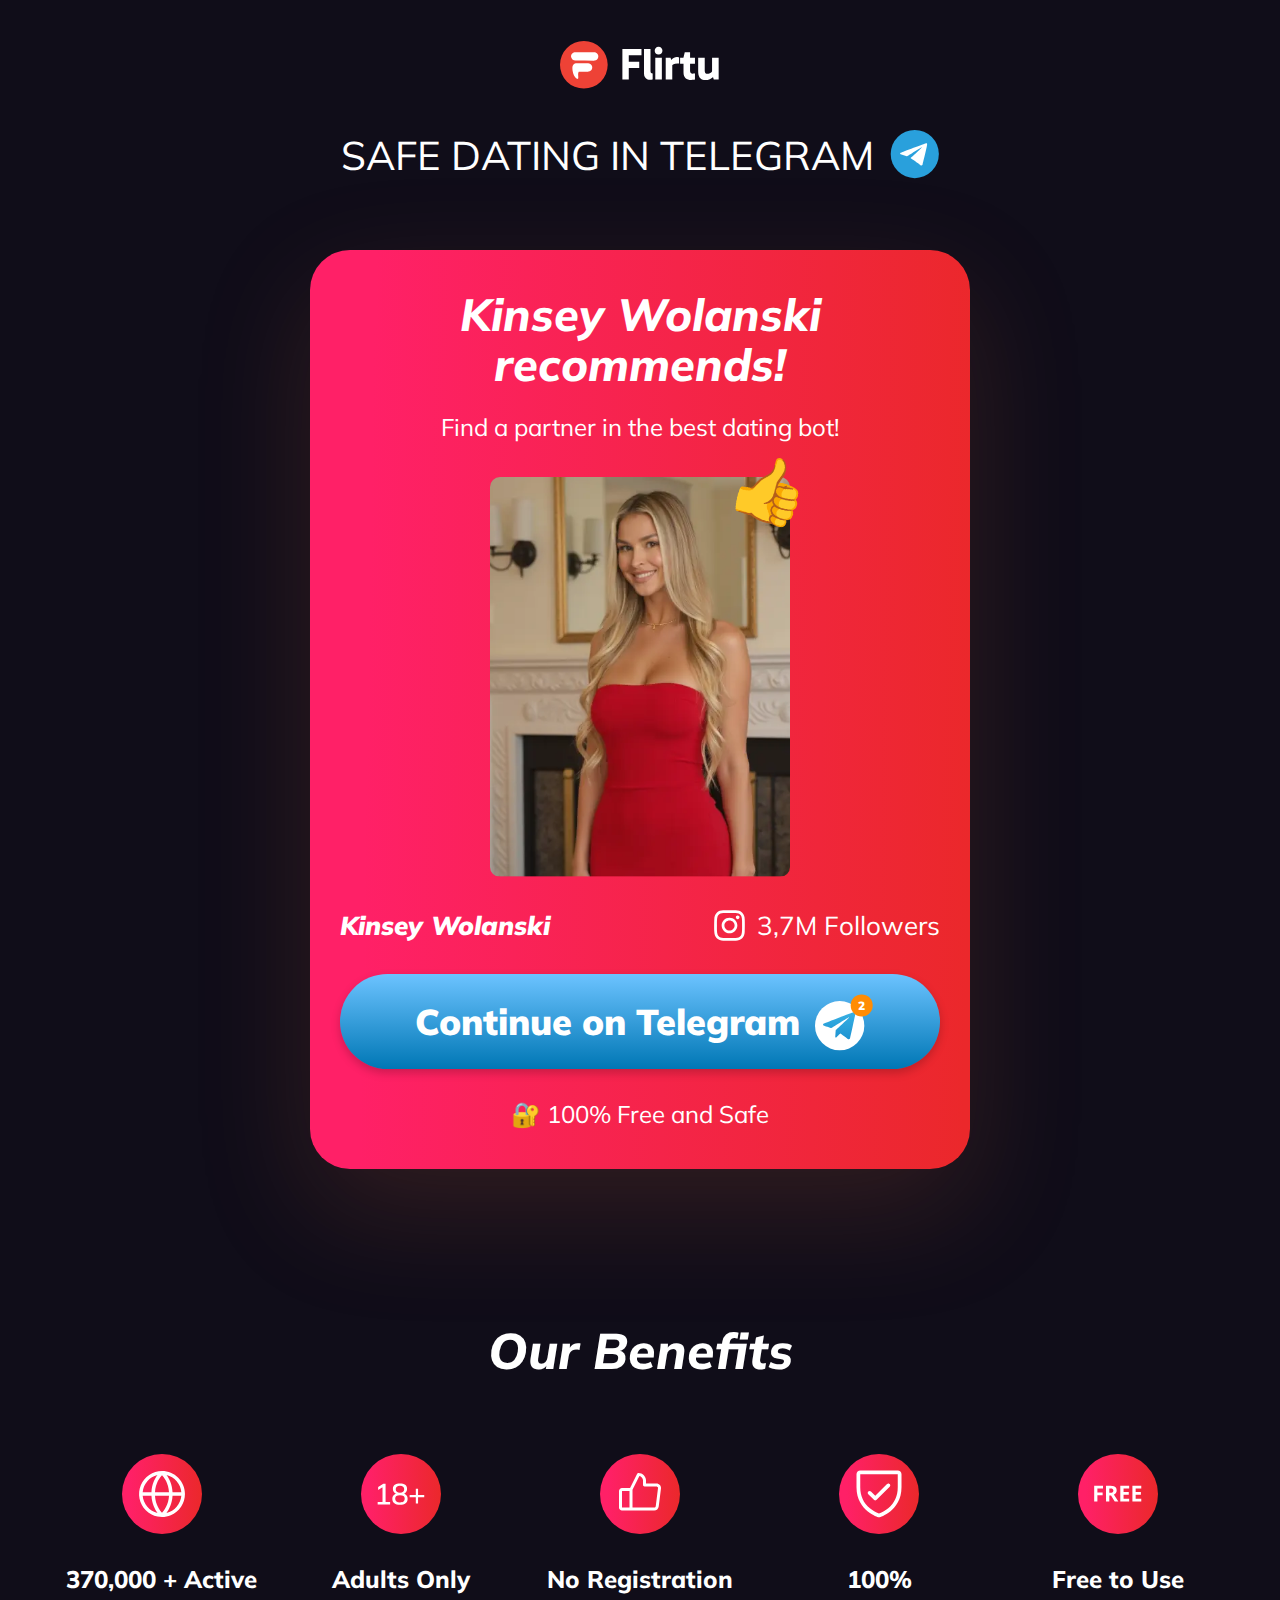
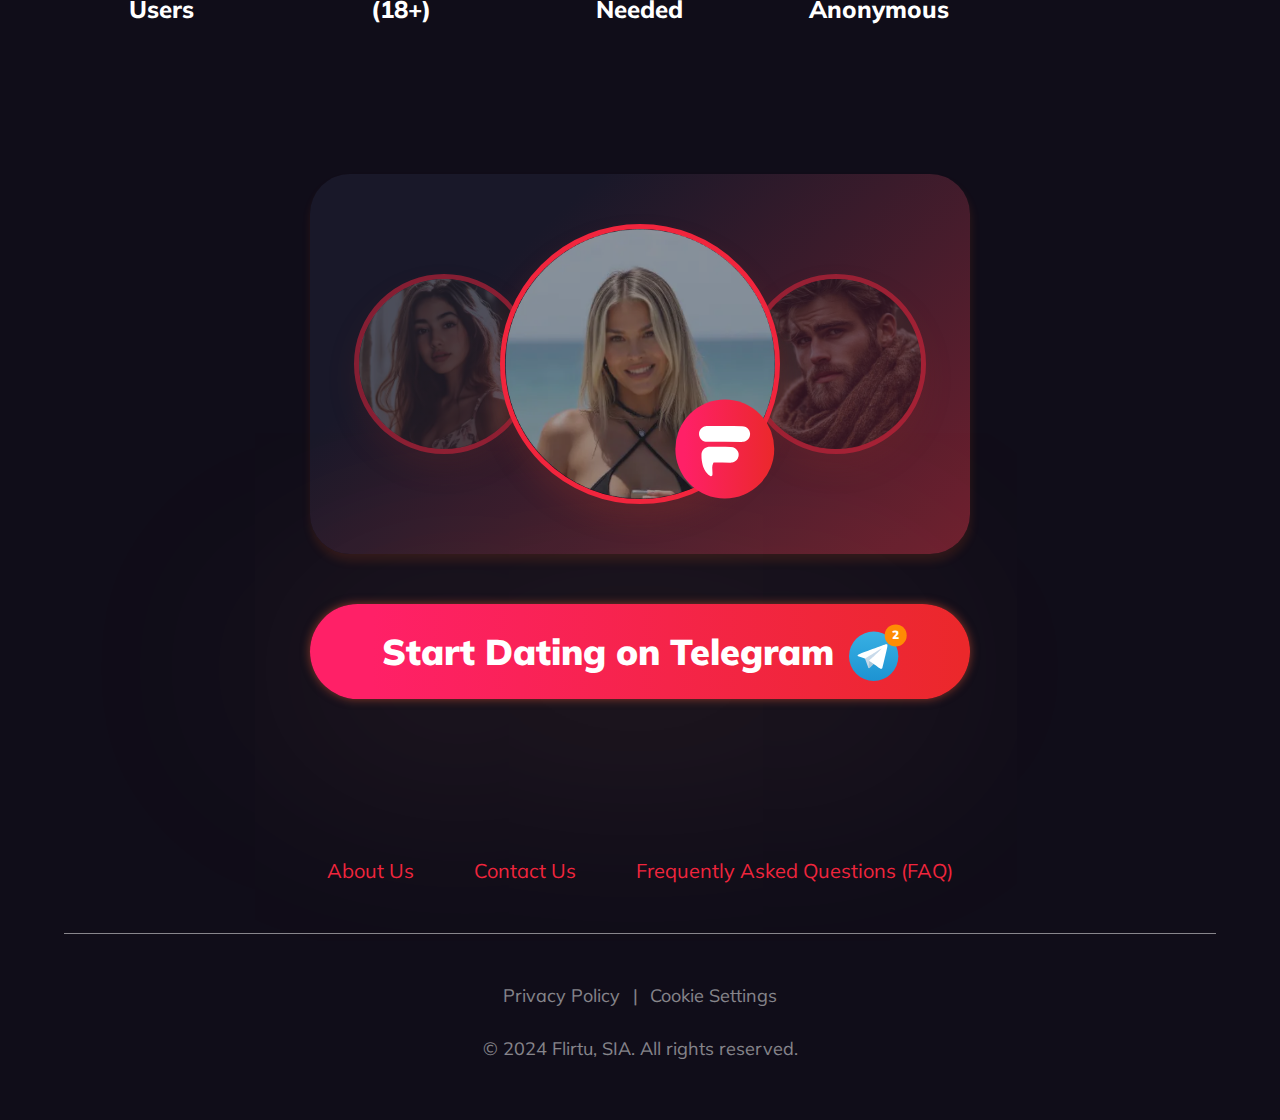
==== docs/index.html @ 3f67e15b "updates" ====
<!DOCTYPE html>
<html lang="en">
<head>
	<meta charset="utf-8">
    <meta name="viewport" content="width=device-width, initial-scale=1">
	<meta http-equiv="X-UA-Compatible" content="ie=edge">
	<title>Flirtu - Safe Dating in Telegram </title>
	<link rel="preconnect" href="https://fonts.googleapis.com">
<link rel="preconnect" href="https://fonts.gstatic.com" crossorigin>
<link href="https://fonts.googleapis.com/css2?family=Manrope:wght@200..800&family=Montserrat:ital,wght@0,100..900;1,100..900&family=Mulish:ital,wght@0,200..1000;1,200..1000&display=swap" rel="stylesheet">
	<link rel="stylesheet" href="css/style.min.css">
</head>
<body>

<!-- start header -->
<header class="header">
	<div class="container">

		<div class="logo">
			<a href="">
				<img src="img/logo.svg" alt="">
			</a>
		</div>

		<div class="header__title">
			Safe Dating in Telegram 
			<img src="img/telegram.svg" alt="telegram icon">
		</div>
	</div>
</header>
<!-- end header -->

<!-- start main screen -->
<section class="main-screen">
	<div class="container">
		<div class="main-screen__content">

			<div class="main-screen__title">
				Kinsey Wolanski recommends!
			</div>

			<div class="main-screen__sub-title">
				Find a partner in the best dating bot!
			</div>

			<div class="photo-wrapper">
				<img src="img/photo.webp" alt="">
				<div class="like">
					👍
				</div>
			</div>

			<div class="main-screen__info">

				<div class="influencer__name">
					Kinsey Wolanski
				</div>

				<div class="followers">
					<img src="img/instagram.svg" alt="">
					3,7M Followers
				</div>				
			</div>

			<a href="" class="button">
					Continue on Telegram
					<div class="button__icon">
						<img src="img/tg-white.svg" alt="telegram icon" loading="lazy">
						<div class="button__icon-num">2</div>						
					</div>				
				</a>

			<div class="main-screen__footer">
				🔐 100% Free and Safe
			</div>

		</div>
	</div>
</section>
<!-- end main screen -->

<!-- start benefits section -->
<section class="benefits section">
	<div class="container">

		<h2 class="h2">
			Our Benefits
		</h2>

		<div class="benefits__list">

			<div class="benefits__item">
				<div class="benefits__icon-wrapper">
					<img src="img/icon1.svg" alt="icon" loading="lazy">
				</div>
				<div class="benefits__title">
					370,000 + Active Users
				</div>
			</div>

			<div class="benefits__item">
				<div class="benefits__icon-wrapper">
					<img src="img/icon2.svg" alt="icon" loading="lazy">
				</div>
				<div class="benefits__title">
					Adults Only (18+)
				</div>
			</div>

			<div class="benefits__item">
				<div class="benefits__icon-wrapper">
					<img src="img/icon3.svg" alt="icon" loading="lazy">
				</div>
				<div class="benefits__title">
					No Registration Needed
				</div>
			</div>

			<div class="benefits__item">
				<div class="benefits__icon-wrapper">
					<img src="img/icon4.svg" alt="icon" loading="lazy">
				</div>
				<div class="benefits__title">
					100% Anonymous
				</div>
			</div>

			<div class="benefits__item">
				<div class="benefits__icon-wrapper">
					<img src="img/icon5.svg" alt="icon" loading="lazy">
				</div>
				<div class="benefits__title">
					Free to Use
				</div>
			</div>
		</div>
	</div>
</section>
<!-- end benefits section -->

<!-- start cta section -->
<section class="cta">
	<div class="container">

		<div class="cta__item">

			<div class="cta__photo-wrapper">
				<img src="img/photo1.webp" alt="" class="cta__photo">
			</div>

			<div class="cta__photo-wrapper cta__photo-wrapper--center">
				<img src="img/photo2.webp" alt="" class="cta__photo">
				<img src="img/logo-label.svg" alt="" class="logo-label">
			</div>

			<div class="cta__photo-wrapper">
				<img src="img/photo3.webp" alt="" class="cta__photo">
			</div>

		</div>

		<a href="" class="button button--secondary">
			Start Dating on Telegram  
			<div class="button__icon">
				<img src="img/tg.svg" alt="telegram icon" loading="lazy">
				<div class="button__icon-num">2</div>						
			</div>				
		</a>

	</div>
</section>
<!-- end cta section -->

<!-- start footer -->
<footer class="footer">
	<div class="container">

		<div class="footer__menu">
			
			<a href="" class="footer__link">
				About Us
			</a>

			<a href="" class="footer__link">
				Contact Us
			</a>

			<a href="" class="footer__link">
				Frequently Asked Questions (FAQ)
			</a>

		</div>

		<div class="footer__bottom">
			<a href="" class="footer__bottom-link">Privacy Policy</a>
			<span>|</span>
			  <a href="" class="footer__bottom-link">Cookie Settings</a>
		</div>

		<div class="footer__copy">
			© 2024 Flirtu, SIA. All rights reserved.
		</div>

	</div>
</footer>
<!-- end footer -->

<!-- start fixe button -->
<div class="fixed-button-wrapper">
	<div class="container">
		<a href="" class="button">
			<div>Prova Ora</div>
			
			<div class="button__icon">
				<img src="img/tg-white.svg" alt="telegram icon" loading="lazy">
				<div class="button__icon-num">2</div>						
			</div>				
		</a>
	</div>
</div>
<!-- end fixe button -->

	<script src="js/main.js"></script>
</body>
</html>
---- docs/css/style.min.css ----
body{font-size:4.8vw;background:#100d19;padding:0;margin:0;font-family:"Mulish",sans-serif;color:#fff;font-weight:400}.container{width:90vw;margin-left:auto;margin-right:auto}.section{padding-top:8.533vw;padding-bottom:8.533vw}.h2{font-size:10.667vw;font-weight:800;font-style:italic}.button{background:#fff;display:-webkit-box;display:-ms-flexbox;display:flex;-webkit-box-align:center;-ms-flex-align:center;align-items:center;-webkit-box-pack:center;-ms-flex-pack:center;justify-content:center;width:100%;height:13.673vw;margin-left:auto;margin-right:auto;border-radius:20vw;text-decoration:none;font-weight:900;font-size:4.8vw;background:-webkit-gradient(linear, left top, left bottom, from(#6CC3FF), to(#0077B5));background:-o-linear-gradient(top, #6CC3FF, #0077B5);background:linear-gradient(to bottom, #6CC3FF, #0077B5);-webkit-box-shadow:0 4px 10px rgba(0,0,0,.2);box-shadow:0 4px 10px rgba(0,0,0,.2);color:#fff}.button__icon{margin-left:2vw;position:relative;top:.7vw}.button__icon img{width:8.043vw;height:8.043vw}.button__icon-num{position:absolute;top:0;right:0;background:#ff8c04;color:#fff;font-size:2.493vw;width:4.021vw;height:4.021vw;border-radius:50%;display:-webkit-box;display:-ms-flexbox;display:flex;-webkit-box-pack:center;-ms-flex-pack:center;justify-content:center;-webkit-box-align:center;-ms-flex-align:center;align-items:center;-webkit-transform:translateX(35%) translateY(-30%);-ms-transform:translateX(35%) translateY(-30%);transform:translateX(35%) translateY(-30%)}.button--secondary{background:-o-linear-gradient(358.9deg, #FF2067 9.72%, #EB282B 99.05%);background:linear-gradient(91.1deg, #FF2067 9.72%, #EB282B 99.05%);-webkit-box-shadow:-2.667vw 1.333vw 27.467vw rgba(255,170,130,.18),0px 0px 10px rgba(223,83,51,.57);box-shadow:-2.667vw 1.333vw 27.467vw rgba(255,170,130,.18),0px 0px 10px rgba(223,83,51,.57)}.logo{display:-webkit-box;display:-ms-flexbox;display:flex;margin-left:auto;margin-right:auto;-webkit-box-pack:center;-ms-flex-pack:center;justify-content:center;padding-top:8vw;padding-bottom:8vw}.logo a{height:8vw;display:block}.logo img{width:100%;height:100%;display:block}.header__title{display:-webkit-box;display:-ms-flexbox;display:flex;-webkit-box-pack:center;-ms-flex-pack:center;justify-content:center;-webkit-box-align:center;-ms-flex-align:center;align-items:center;font-size:4.533vw;text-transform:uppercase}.header__title img{width:5.907vw;height:5.907vw;display:block;margin-left:1.787vw}.main-screen__content{background:-o-linear-gradient(358.9deg, #FF2067 9.72%, #EB282B 99.05%);background:linear-gradient(91.1deg, #FF2067 9.72%, #EB282B 99.05%);-webkit-box-shadow:0px 3.2vw 9.067vw rgba(191,93,66,.19);box-shadow:0px 3.2vw 9.067vw rgba(191,93,66,.19);border-radius:5.867vw;margin-top:7.2vw;padding:7.2vw 4.5vw;text-align:center}.main-screen__title{font-size:8.533vw;font-weight:800;font-style:italic;line-height:1.1;margin-bottom:4.267vw}.photo-wrapper{width:100%;height:90vw;margin-left:auto;margin-right:auto;margin-top:4.8vw}.photo-wrapper img{width:100%;height:100%;-o-object-fit:cover;object-fit:cover;-o-object-position:center;object-position:center;border-radius:2.667vw}.main-screen__info{display:-webkit-box;display:-ms-flexbox;display:flex;-webkit-box-pack:justify;-ms-flex-pack:justify;justify-content:space-between;-webkit-box-align:center;-ms-flex-align:center;align-items:center;padding-top:4.267vw;padding-bottom:4.8vw}.followers{display:-webkit-box;display:-ms-flexbox;display:flex;-webkit-box-align:center;-ms-flex-align:center;align-items:center;font-size:4vw}.followers img{display:block;margin-right:4px;width:3.733vw}.influencer__name{font-size:4.8vw;font-weight:900;font-style:italic}.main-screen__footer{text-align:center;font-size:4.267vw;padding-top:5.6vw}.photo-wrapper{position:relative}.photo-wrapper .like{position:absolute;top:-8vw;right:-5vw;font-size:16.267vw;-webkit-transform:rotate(15deg);-ms-transform:rotate(15deg);transform:rotate(15deg)}.main-screen--2 .main-screen__wrapper{margin-top:-30vw}.main-screen--2 .main-screen__content{padding-top:0;margin-top:35vw;background:-o-linear-gradient(358.9deg, #FF2045 9.72%, #EB5228 99.05%);background:linear-gradient(91.1deg, #FF2045 9.72%, #EB5228 99.05%);-webkit-box-shadow:0px 12px 34.2px rgba(191,93,66,.19);box-shadow:0px 12px 34.2px rgba(191,93,66,.19)}.main-screen--2 .main-screen__info{-webkit-box-orient:vertical;-webkit-box-direction:normal;-ms-flex-direction:column;flex-direction:column}.main-screen--2 .influencer__name{font-size:5.128vw}.main-screen--2 .followers{font-size:4.635vw;margin-top:1.333vw}.main-screen--2 .followers img{width:4.944vw}.main-screen--2 .main-screen__info{padding-top:0}.main-screen--2 .main-screen__sub-title{margin-bottom:5.333vw}.main-screen--2 .photo-wrapper{margin-top:-3vw}.photo-wrapper--2{width:60.8vw;height:60.8vw;padding:1.707vw;background:-webkit-gradient(linear, left top, right top, from(#FF2045), to(#EB5228));background:-o-linear-gradient(left, #FF2045, #EB5228);background:linear-gradient(90deg, #FF2045, #EB5228);border-radius:50%;-webkit-transform:translateY(-50%);-ms-transform:translateY(-50%);transform:translateY(-50%)}.photo-wrapper--2 img{border-radius:50%}.main-scree--2 .main-screen__content{padding-top:0}.main-screen__header{width:73.867vw;height:31.467vw;margin-left:auto;margin-right:auto;margin-top:8.533vw;position:relative}.emojy{font-size:23.2vw;-webkit-transform:rotate(18deg) translateX(-50%);-ms-transform:rotate(18deg) translateX(-50%);transform:rotate(18deg) translateX(-50%);position:absolute;top:0;left:50%}.main-screen__bable{font-size:4.68vw;position:absolute;width:41.333vw;height:12vw;z-index:11;text-align:center;padding-top:1.2vw}.main-screen__bable--1{left:0;top:5vw;background:url("../img/bable.svg");background-size:100%;background-position:top center;background-repeat:no-repeat;-webkit-transform:rotate(-10deg);-ms-transform:rotate(-10deg);transform:rotate(-10deg)}.main-screen__bable--2{width:44.267vw;top:17.8vw;right:0;background:url("../img/bable2.svg");background-size:100%;background-position:top center;background-repeat:no-repeat;-webkit-transform:rotate(7deg);-ms-transform:rotate(7deg);transform:rotate(7deg)}.benefits{text-align:center;padding-bottom:16vw}.benefits__icon-wrapper{width:16vw;height:16vw;border-radius:50%;background:-o-linear-gradient(358.9deg, #FF2067 9.72%, #EB282B 99.05%);background:linear-gradient(91.1deg, #FF2067 9.72%, #EB282B 99.05%);display:-webkit-box;display:-ms-flexbox;display:flex;-webkit-box-pack:center;-ms-flex-pack:center;justify-content:center;-webkit-box-align:center;-ms-flex-align:center;align-items:center;margin-left:auto;margin-right:auto;margin-bottom:4.267vw}.benefits__icon-wrapper img{width:60%;max-width:60%;max-height:60%}.benefits__item{margin-top:8vw}.benefits__title{font-size:5.867vw;font-weight:800}.cta{padding-bottom:8.533vw}.cta__item{background:-o-linear-gradient(312.45deg, #191829 27.03%, #892230 121.72%);background:linear-gradient(137.55deg, #191829 27.03%, #892230 121.72%);-webkit-box-shadow:1px 7px 9.5px rgba(248,95,21,.13);box-shadow:1px 7px 9.5px rgba(248,95,21,.13);border-radius:5.333vw;padding:8vw 4.8vw}.cta__photo-wrapper{width:23.2vw;height:23.2vw;min-width:23.2vw;background:#100d19;border-radius:50%;display:-webkit-box;display:-ms-flexbox;display:flex;-webkit-box-pack:center;-ms-flex-pack:center;justify-content:center;-webkit-box-align:center;-ms-flex-align:center;align-items:center;border:.584vw solid #f1253d;opacity:.5;position:relative;-webkit-box-shadow:0px 15.0056px 25.5729px rgba(171,58,39,.21);box-shadow:0px 15.0056px 25.5729px rgba(171,58,39,.21)}.cta__photo-wrapper .cta__photo{width:100%;height:100%}.cta__photo-wrapper--center{width:42.4vw;height:42.4vw;min-width:42.4vw;position:relative;z-index:99;opacity:1}.cta__photo-wrapper:first-child{position:relative;left:2.667vw}.cta__photo-wrapper:last-child{position:relative;right:2.667vw}.cta__item{display:-webkit-box;display:-ms-flexbox;display:flex;-webkit-box-align:center;-ms-flex-align:center;align-items:center;-webkit-box-pack:center;-ms-flex-pack:center;justify-content:center;display:flex;justify-content:center;align-items:center;margin-bottom:6.4vw}.logo-label{width:16.533vw;height:16.533vw;position:absolute;bottom:0;right:0}.footer{padding-top:17.067vw}.footer__link{display:block;color:#f1253d;text-decoration:none;text-align:center;padding-bottom:4.267vw}.footer__bottom{display:-webkit-box;display:-ms-flexbox;display:flex;-webkit-box-align:center;-ms-flex-align:center;align-items:center;-webkit-box-pack:center;-ms-flex-pack:center;justify-content:center;border-top:1px solid rgba(255,255,255,.5);padding-top:7.2vw;margin-top:7.2vw;font-size:4.267vw}.footer__bottom span{padding-left:1vw;padding-right:1vw;display:block;color:rgba(255,255,255,.5)}.footer__bottom-link{color:rgba(255,255,255,.5);text-decoration:none}.footer__bottom-link:hover{color:#fff}.footer__link:last-child{padding-bottom:0}.footer__copy{text-align:center;font-size:4.267vw;color:rgba(255,255,255,.5);padding-top:4.267vw;padding-bottom:20vw}.fixed-button-wrapper{position:fixed;bottom:0;left:0;width:100%;padding-bottom:2vw;z-index:999}.fixed-button-wrapper .button{width:100%}.text-section{padding-top:16vw;text-align:center}.p3{font-size:5.867vw;font-weight:800;margin-bottom:6.4vw}.cta__photos-wrapper{width:77.067vw;height:74.133vw;position:relative}.cta__photo{border-radius:2.933vw;position:absolute;opacity:.6;width:31.733vw;height:28.533vw;-o-object-fit:cover;object-fit:cover;-o-object-position:center;object-position:center}.cta__photo--1{width:44.8vw;height:40vw;-o-object-fit:cover;object-fit:cover;-o-object-position:center;object-position:center;top:50%;left:50%;-webkit-transform:translateX(-50%) translateY(-50%);-ms-transform:translateX(-50%) translateY(-50%);transform:translateX(-50%) translateY(-50%);z-index:11;opacity:1}.cta__photo--2{top:0;left:11.467vw}.cta__photo--3{top:11.2vw;right:4vw}.cta__photo--4{left:0;top:22.667vw}.cta__photo--5{left:17.333vw;bottom:0}.cta__photo--6{right:0;bottom:6.933vw}.cta__text-bable{width:32.533vw;height:14vw;background:url("../img/bable3.svg");background-size:100%;background-repeat:no-repeat;text-align:center;position:absolute;z-index:999;font-size:5.333vw;padding-top:1.8vw;left:26.667vw;-webkit-transform:rotate(7deg);-ms-transform:rotate(7deg);transform:rotate(7deg);top:4vw}.get-vip .header{background:-o-linear-gradient(358.9deg, #FF2067 9.72%, #EB282B 99.05%);background:linear-gradient(91.1deg, #FF2067 9.72%, #EB282B 99.05%);padding-top:20px;padding-bottom:29px;margin-bottom:29px;text-align:center}.get-vip .header img{display:block;margin-left:auto;margin-right:auto}.get-vip .logo{display:block;margin-left:auto;margin-right:auto;text-decoration:none;width:100%;font-style:italic;padding-top:0}.get-vip .logo img{width:36px}.get-vip .logo a{text-decoration:none}.get-vip h1{font-size:32px;color:#fff;text-decoration:none;margin-top:0;margin-bottom:0}.premium-wrapper h2{text-align:center;margin-top:0;margin-bottom:0;font-size:30px;font-weight:800;font-style:italic;line-height:1;margin-bottom:20px}.sub-title{text-align:center;font-size:18px;font-weight:600;margin-bottom:30px}.list-title{font-size:18px;font-weight:800;margin-bottom:16px}.premium__list{margin-left:0;padding-left:0;list-style:none;padding-bottom:14px}.premium__list li{font-size:18px;font-weight:600;padding-left:25px;padding-top:8px;padding-bottom:8px;position:relative}.premium__list li:before{content:"";position:absolute;top:12px;left:0;width:16px;height:16px;background-color:#f1253d;background-image:url("../img/tick.svg");background-repeat:no-repeat;background-position:center;border-radius:50%}.next-button-wrapper{position:fixed;bottom:32px;left:0;width:100%;z-index:99}.next-button-wrapper .button{width:91.467vw;border-radius:12px;background:-o-linear-gradient(358.9deg, #FF2045 9.72%, #EB5228 99.05%);background:linear-gradient(91.1deg, #FF2045 9.72%, #EB5228 99.05%);color:#fff;font-size:18px;height:46px}.next-button-wrapper .button a{color:#fff;text-decoration:none}.title-text{font-size:30px;line-height:1;font-weight:800;font-style:italic;margin-bottom:20px;display:block}.users-section{padding-bottom:100px}.users-wrapper{width:100%;background:-o-linear-gradient(312.45deg, #191829 27.03%, #892230 121.72%);background:linear-gradient(137.55deg, #191829 27.03%, #892230 121.72%);-webkit-box-shadow:1px 7px 9.5px rgba(248,95,21,.13);box-shadow:1px 7px 9.5px rgba(248,95,21,.13);border-radius:10px;padding:20px 16px;-webkit-box-sizing:border-box;box-sizing:border-box}.users__title{font-size:18px;font-weight:800;margin-bottom:13px}.users__list-wrapper{display:-webkit-box;display:-ms-flexbox;display:flex;-webkit-box-align:center;-ms-flex-align:center;align-items:center}.users__num{font-size:18px;margin-left:9px}.user-photo{width:62px;height:62px;border-radius:50%}.user-photo img{width:100%}.user-photo:first-child{margin-left:0;z-index:6}.user-photo:nth-child(2){z-index:5}.user-photo:nth-child(3){z-index:4}.user-photo:nth-child(4){z-index:3}.user-photo:nth-child(5){z-index:2}.user-photo{position:relative;margin-left:-25px;padding:3px;background:-o-linear-gradient(358.9deg, #FF2067 9.72%, #EB282B 99.05%);background:linear-gradient(91.1deg, #FF2067 9.72%, #EB282B 99.05%)}.users__list{display:-webkit-box;display:-ms-flexbox;display:flex;-webkit-box-align:center;-ms-flex-align:center;align-items:center}.users-container{padding:1px;background:-o-linear-gradient(312.45deg, #191829 27.03%, #892230 121.72%);background:linear-gradient(137.55deg, #191829 27.03%, #892230 121.72%);border-radius:10px}.content__header-text{text-align:center;margin-left:auto;margin-right:auto}.content__header-text span{background:-o-linear-gradient(358.9deg, #FF2045 9.72%, #EB5228 99.05%);background:linear-gradient(91.1deg, #FF2045 9.72%, #EB5228 99.05%);-webkit-background-clip:text;-webkit-text-fill-color:rgba(0,0,0,0);background-clip:text;text-fill-color:rgba(0,0,0,0);display:inline-block}.content__header:nth-child(2){display:-webkit-box;display:-ms-flexbox;display:flex;-webkit-box-pack:center;-ms-flex-pack:center;justify-content:center}.content__header:nth-child(2) .content__header-text{background:#fff;font-size:18px;font-weight:900;padding:7px 16px;border-radius:30px;margin-bottom:30px}.get-vip .item{background:#fff;border-radius:10px;padding:13px 16px;color:#0e0b07;position:relative;font-size:18px;font-weight:600;margin-bottom:28px}.get-vip .item .best-price{position:absolute;top:0;right:16px;background:#f16025;color:#fff;-webkit-transform:translateY(-50%);-ms-transform:translateY(-50%);transform:translateY(-50%);font-size:12px;font-weight:600;padding:5px 10px;padding-top:3px;padding-bottom:4px;border-radius:4px;line-height:1}.get-vip .item__footer{position:absolute;bottom:0;left:0;color:#fff;-webkit-transform:translateY(115%);-ms-transform:translateY(115%);transform:translateY(115%);font-size:12px}.get-vip .item__content-footer{display:-webkit-box;display:-ms-flexbox;display:flex;-webkit-box-pack:justify;-ms-flex-pack:justify;justify-content:space-between;margin-top:3px}.get-vip .items-list{margin-bottom:70px}.item__price{font-weight:700}.old-price{text-decoration:line-through}.get-vip .item.active{background:#f1253d;color:#fff}.get-vip .item.active .best-price{background:#fff;color:#f1253d}.cancle-link{text-align:center;margin-left:auto;margin-right:auto;display:block;margin-top:23px;color:rgba(254,250,245,.5);font-weight:900;text-decoration:none;font-size:18px}.payment-complete .premium__list{display:-webkit-box;display:-ms-flexbox;display:flex;-webkit-box-pack:justify;-ms-flex-pack:justify;justify-content:space-between;position:relative;padding-bottom:0}.payment-complete .premium__list li:before{display:none}.payment-complete .premium__list li{padding:0;background:#f16025;width:48%;text-align:center;-webkit-box-pack:center;-ms-flex-pack:center;justify-content:center;-webkit-box-align:center;-ms-flex-align:center;align-items:center;display:-webkit-box;display:-ms-flexbox;display:flex;height:143px;font-size:22px;font-weight:800;border-radius:8px}.plus{width:40px;height:40px;background:#fff;border-radius:50%;position:absolute;top:50%;left:50%;-webkit-transform:translateY(-50%) translateX(-50%);-ms-transform:translateY(-50%) translateX(-50%);transform:translateY(-50%) translateX(-50%);z-index:2;display:-webkit-box;display:-ms-flexbox;display:flex;-webkit-box-pack:center;-ms-flex-pack:center;justify-content:center;-webkit-box-align:center;-ms-flex-align:center;align-items:center}.plus img{width:16px}.discount{display:-webkit-box;display:-ms-flexbox;display:flex;-webkit-box-pack:justify;-ms-flex-pack:justify;justify-content:space-between;-webkit-box-align:center;-ms-flex-align:center;align-items:center;width:100%;font-size:17px}.discount__value{display:-webkit-box;display:-ms-flexbox;display:flex;-webkit-box-align:center;-ms-flex-align:center;align-items:center;-webkit-box-pack:end;-ms-flex-pack:end;justify-content:flex-end;width:100%}.discount__value{font-size:18px}.discount__value .through{color:#fff;opacity:.5;text-decoration:line-through;margin-right:14px}.title-m{text-align:center;font-size:18px;margin-bottom:23px}.payment-completed .title-m{margin-bottom:15px}.payment-completed .premium__list{display:-webkit-box;display:-ms-flexbox;display:flex;-webkit-box-pack:justify;-ms-flex-pack:justify;justify-content:space-between;position:relative;padding-bottom:0}.payment-completed .premium__list li:before{display:none}.payment-completed .premium__list li{background:#f1253d;width:48%;padding:0;height:143px;width:48%;border-radius:8px;display:-webkit-box;display:-ms-flexbox;display:flex;-webkit-box-pack:center;-ms-flex-pack:center;justify-content:center;-webkit-box-align:center;-ms-flex-align:center;align-items:center;text-align:center;font-size:22px;font-weight:700}.payment-completed .discount__value{color:#f1253d}.next-button-wrapper .button{text-transform:uppercase}@media only screen and (min-width: 992px){.logo{padding-top:40px;padding-bottom:40px}.logo a{height:50px}.header__title{font-size:40px}.header__title img{width:50px;height:50px;margin-left:15px}.main-screen__content{margin-top:70px}.fixed-button-wrapper{display:none}.main-screen__content{width:600px;margin-left:auto;margin-right:auto;padding:40px 30px;border-radius:40px}.main-screen__title{font-size:45px;margin-bottom:23px}.main-screen__sub-title{font-size:24px}.photo-wrapper{margin-top:35px;height:400px;width:300px}.photo-wrapper img{border-radius:10px}.influencer__name,.followers{font-size:26px}.followers img{width:35px;margin-right:10px}.button{font-size:36px;height:95px}.button__icon img{width:50px;height:50px}.button__icon{margin-left:15px}.button__icon-num{font-size:12px;width:22px;height:22px}.main-screen__info{padding-top:30px;padding-bottom:30px}.main-screen__footer{font-size:24px;padding-top:30px}.benefits{padding-top:150px;padding-bottom:150px}.h2{margin-top:0;font-size:50px}.benefits__title{font-size:24px}.benefits__icon-wrapper{width:80px;height:80px;margin-bottom:30px}.benefits__item{margin-top:30px;width:17%}.benefits__list{display:-webkit-box;display:-ms-flexbox;display:flex;-webkit-box-pack:justify;-ms-flex-pack:justify;justify-content:space-between}.container{width:1200px;max-width:90vw;margin-left:auto;margin-right:auto}.cta .container{width:660px;max-width:90vw}.cta__item{border-radius:40px}.cta__photo-wrapper{width:170px;height:170px;min-width:170px;border-width:5px}.cta__photo-wrapper--center{width:270px;height:270px;min-width:270px}.logo-label{width:100px;height:100px}.cta__item{padding:50px 30px;margin-bottom:50px}.footer__link{font-size:20px;padding-bottom:0;margin-left:30px;margin-right:30px}.footer__menu{display:-webkit-box;display:-ms-flexbox;display:flex;-webkit-box-pack:center;-ms-flex-pack:center;justify-content:center}.footer__bottom,.footer__copy{font-size:18px}.footer{padding-top:50px}.footer__bottom{margin-top:50px;padding-top:50px}.footer__copy{padding-top:30px;padding-bottom:60px}.photo-wrapper .like{font-size:64px;top:-30px;right:-20px}.emojy{font-size:100px}.main-screen__bable{font-size:24px}.main-screen__bable{width:220px;height:60px;padding-top:8px}.main-screen__header{width:430px}.main-screen__header{margin-top:40px}.main-screen__bable--1{top:20px}.main-screen__bable--2{top:72px}.main-screen__header{height:150px}.main-screen--2 .main-screen__content{margin-top:200px}.main-screen--2 .photo-wrapper{width:280px;height:280px;padding:10px}.main-screen--2 .photo-wrapper img{border-radius:50%}.main-screen--2 .main-screen__wrapper{margin-top:-150px}.main-screen--2 .influencer__name{font-size:50px}.main-screen--2 .followers{font-size:32px}.main-screen--2 .followers img{width:40px}.main-screen--2 .main-screen__sub-title{margin-bottom:30px}.text-section{padding-top:100px}.text-section .container{width:600px;margin-left:auto;margin-right:auto}.p3{font-size:36px;margin-bottom:35px}.cta__photo{width:120px;height:120px;border-radius:10px}.cta__photo--1{width:168px;height:168px}.cta__photos-wrapper{width:315px;height:315px}.cta__photo--2{top:0;left:40px}.cta__photo--3{top:38px;right:10px}.cta__photo--6{bottom:43px}.cta__photo--5{left:75px}.cta__photo--4{top:100px}.cta__text-bable{font-size:20px}.cta__text-bable{width:120px;padding-top:7px;height:50px;left:115px;top:24px}}
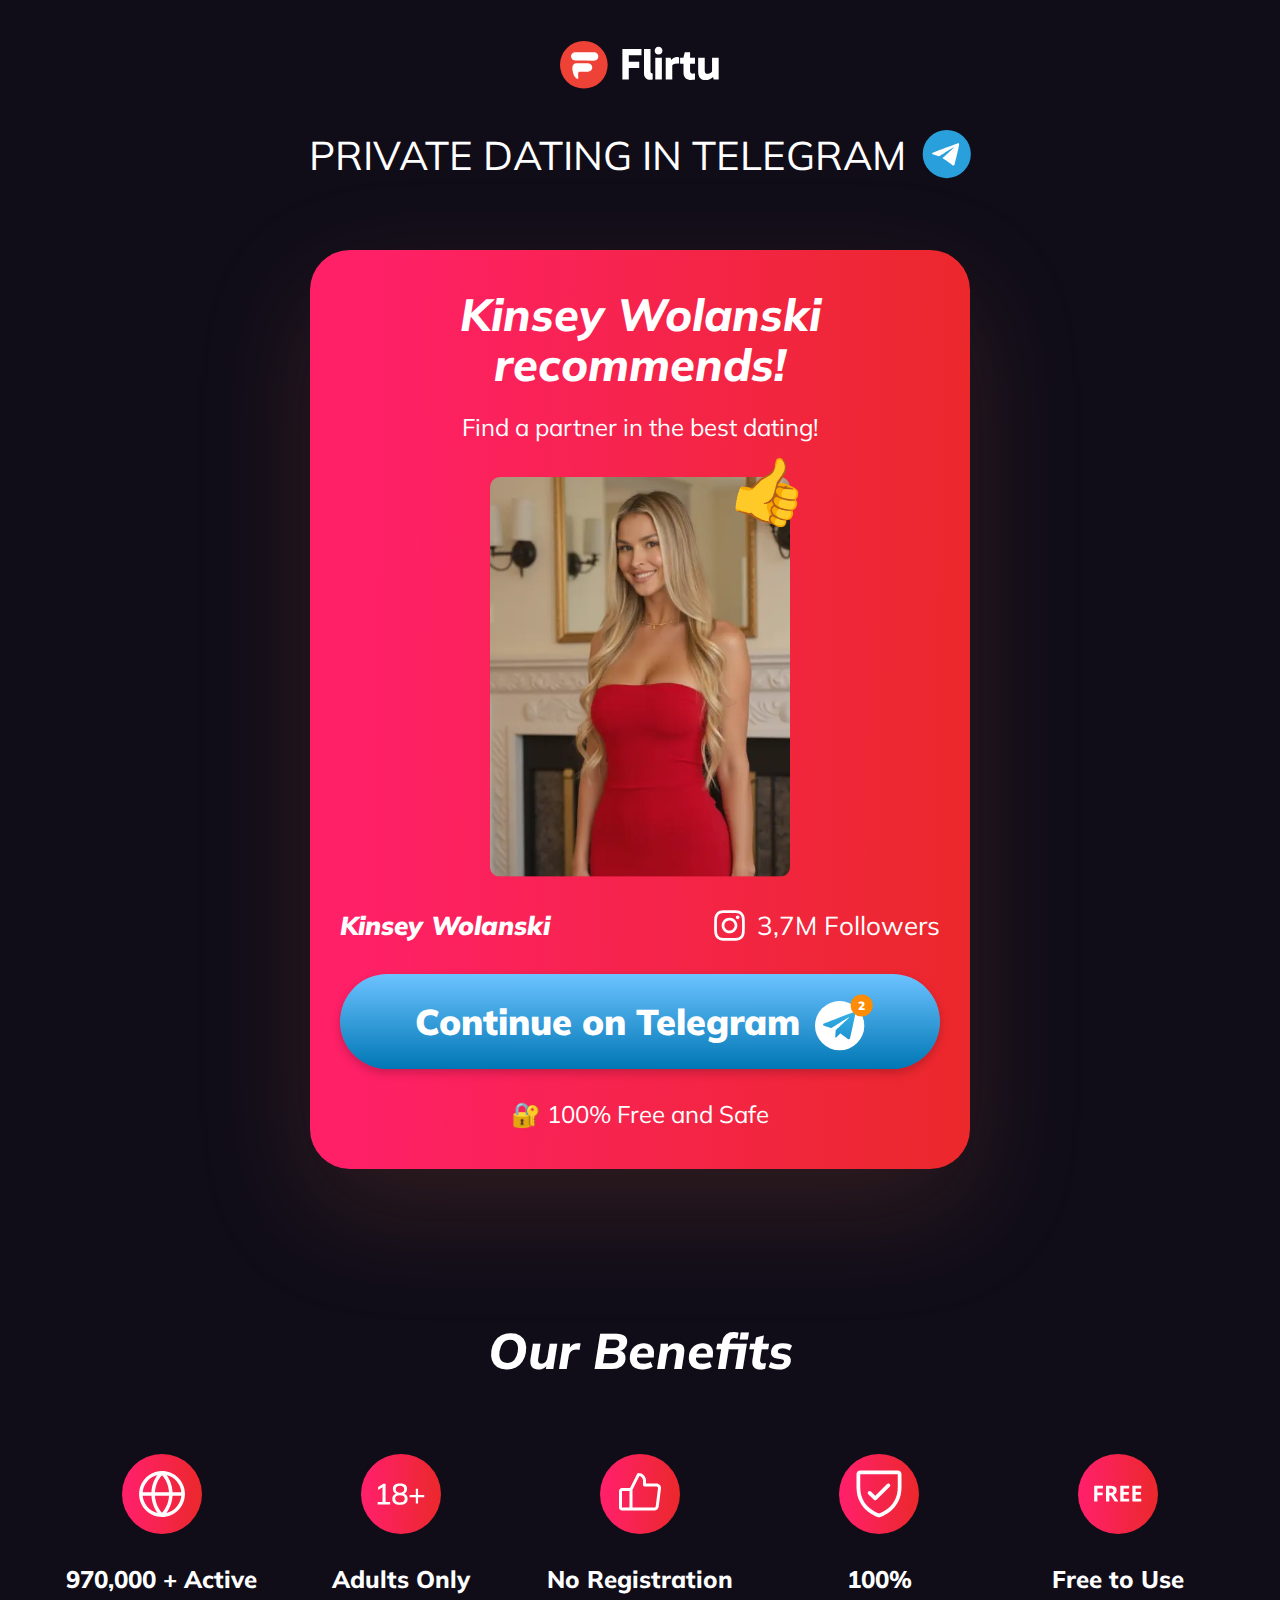
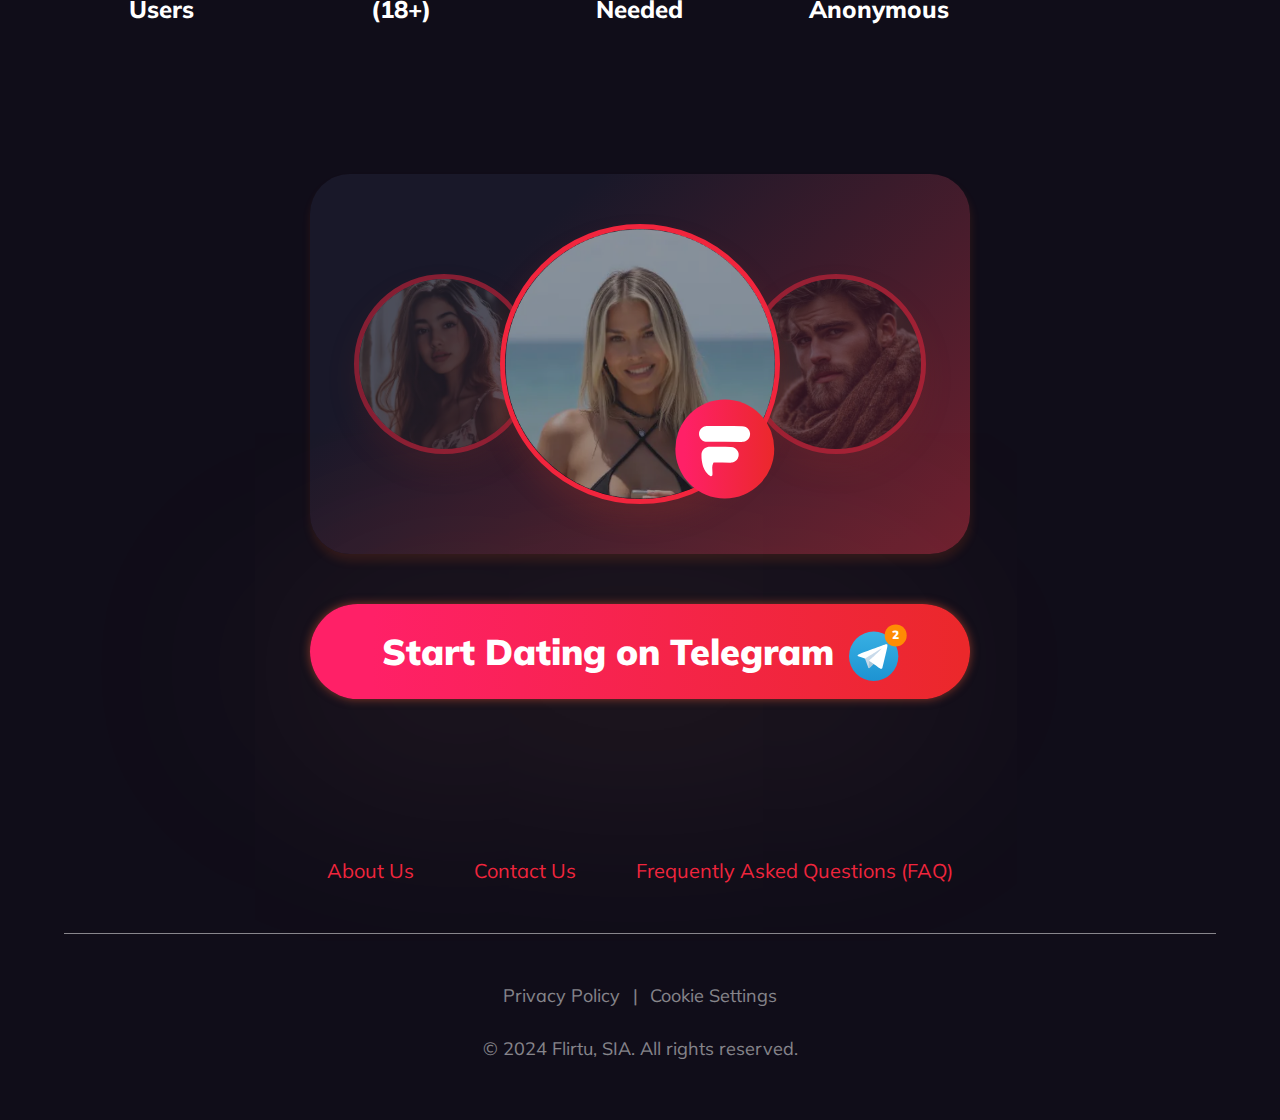
==== commit 3206f715: "updates" ====
--- a/docs/index.html
+++ b/docs/index.html
@@ -4,6 +4,8 @@
 	<meta charset="utf-8">
     <meta name="viewport" content="width=device-width, initial-scale=1">
 	<meta http-equiv="X-UA-Compatible" content="ie=edge">
+	<meta name="description" content="Dating on Telegram">
+	<meta name="keywords" content="Flirtu Dating Telegram">
 	<title>Flirtu - Safe Dating in Telegram </title>
 	<link rel="preconnect" href="https://fonts.googleapis.com">
 <link rel="preconnect" href="https://fonts.gstatic.com" crossorigin>
@@ -18,13 +20,13 @@
 
 		<div class="logo">
 			<a href="">
-				<img src="img/logo.svg" alt="">
+				<img src="img/logo.svg" alt="flirtu logo" loading="lazy">
 			</a>
 		</div>
 
 		<div class="header__title">
-			Safe Dating in Telegram 
-			<img src="img/telegram.svg" alt="telegram icon">
+			PRIVATE DATING in Telegram 
+			<img src="img/telegram.svg" alt="telegram icon" loading="lazy">
 		</div>
 	</div>
 </header>
@@ -40,11 +42,11 @@
 			</div>
 
 			<div class="main-screen__sub-title">
-				Find a partner in the best dating bot!
+				Find a partner in the best dating!
 			</div>
 
 			<div class="photo-wrapper">
-				<img src="img/photo.webp" alt="">
+				<img src="img/photo.webp" alt="influencer photo" loading="lazy">
 				<div class="like">
 					👍
 				</div>
@@ -57,8 +59,9 @@
 				</div>
 
 				<div class="followers">
-					<img src="img/instagram.svg" alt="">
+					<img src="img/instagram.svg" alt="instagram icon" loading="lazy">
 					3,7M Followers
+					
 				</div>				
 			</div>
 
@@ -94,7 +97,7 @@
 					<img src="img/icon1.svg" alt="icon" loading="lazy">
 				</div>
 				<div class="benefits__title">
-					370,000 + Active Users
+					970,000 + Active Users
 				</div>
 			</div>
 
@@ -145,16 +148,16 @@
 		<div class="cta__item">
 
 			<div class="cta__photo-wrapper">
-				<img src="img/photo1.webp" alt="" class="cta__photo">
+				<img src="img/photo1.webp" alt="photo" class="cta__photo" loading="lazy">
 			</div>
 
 			<div class="cta__photo-wrapper cta__photo-wrapper--center">
-				<img src="img/photo2.webp" alt="" class="cta__photo">
-				<img src="img/logo-label.svg" alt="" class="logo-label">
+				<img src="img/photo2.webp" alt="photo" class="cta__photo" loading="lazy">
+				<img src="img/logo-label.svg" alt="flirtu logo" class="logo-label" loading="lazy">
 			</div>
 
 			<div class="cta__photo-wrapper">
-				<img src="img/photo3.webp" alt="" class="cta__photo">
+				<img src="img/photo3.webp" alt="photo" class="cta__photo" loading="lazy">
 			</div>
 
 		</div>
@@ -209,7 +212,7 @@
 <div class="fixed-button-wrapper">
 	<div class="container">
 		<a href="" class="button">
-			<div>Prova Ora</div>
+			<div>PRESS TO START</div>
 			
 			<div class="button__icon">
 				<img src="img/tg-white.svg" alt="telegram icon" loading="lazy">
@@ -219,7 +222,5 @@
 	</div>
 </div>
 <!-- end fixe button -->
-
-	<script src="js/main.js"></script>
 </body>
 </html>--- a/docs/css/style.min.css
+++ b/docs/css/style.min.css
@@ -1 +1 @@
-body{font-size:4.8vw;background:#100d19;padding:0;margin:0;font-family:"Mulish",sans-serif;color:#fff;font-weight:400}.container{width:90vw;margin-left:auto;margin-right:auto}.section{padding-top:8.533vw;padding-bottom:8.533vw}.h2{font-size:10.667vw;font-weight:800;font-style:italic}.button{background:#fff;display:-webkit-box;display:-ms-flexbox;display:flex;-webkit-box-align:center;-ms-flex-align:center;align-items:center;-webkit-box-pack:center;-ms-flex-pack:center;justify-content:center;width:100%;height:13.673vw;margin-left:auto;margin-right:auto;border-radius:20vw;text-decoration:none;font-weight:900;font-size:4.8vw;background:-webkit-gradient(linear, left top, left bottom, from(#6CC3FF), to(#0077B5));background:-o-linear-gradient(top, #6CC3FF, #0077B5);background:linear-gradient(to bottom, #6CC3FF, #0077B5);-webkit-box-shadow:0 4px 10px rgba(0,0,0,.2);box-shadow:0 4px 10px rgba(0,0,0,.2);color:#fff}.button__icon{margin-left:2vw;position:relative;top:.7vw}.button__icon img{width:8.043vw;height:8.043vw}.button__icon-num{position:absolute;top:0;right:0;background:#ff8c04;color:#fff;font-size:2.493vw;width:4.021vw;height:4.021vw;border-radius:50%;display:-webkit-box;display:-ms-flexbox;display:flex;-webkit-box-pack:center;-ms-flex-pack:center;justify-content:center;-webkit-box-align:center;-ms-flex-align:center;align-items:center;-webkit-transform:translateX(35%) translateY(-30%);-ms-transform:translateX(35%) translateY(-30%);transform:translateX(35%) translateY(-30%)}.button--secondary{background:-o-linear-gradient(358.9deg, #FF2067 9.72%, #EB282B 99.05%);background:linear-gradient(91.1deg, #FF2067 9.72%, #EB282B 99.05%);-webkit-box-shadow:-2.667vw 1.333vw 27.467vw rgba(255,170,130,.18),0px 0px 10px rgba(223,83,51,.57);box-shadow:-2.667vw 1.333vw 27.467vw rgba(255,170,130,.18),0px 0px 10px rgba(223,83,51,.57)}.logo{display:-webkit-box;display:-ms-flexbox;display:flex;margin-left:auto;margin-right:auto;-webkit-box-pack:center;-ms-flex-pack:center;justify-content:center;padding-top:8vw;padding-bottom:8vw}.logo a{height:8vw;display:block}.logo img{width:100%;height:100%;display:block}.header__title{display:-webkit-box;display:-ms-flexbox;display:flex;-webkit-box-pack:center;-ms-flex-pack:center;justify-content:center;-webkit-box-align:center;-ms-flex-align:center;align-items:center;font-size:4.533vw;text-transform:uppercase}.header__title img{width:5.907vw;height:5.907vw;display:block;margin-left:1.787vw}.main-screen__content{background:-o-linear-gradient(358.9deg, #FF2067 9.72%, #EB282B 99.05%);background:linear-gradient(91.1deg, #FF2067 9.72%, #EB282B 99.05%);-webkit-box-shadow:0px 3.2vw 9.067vw rgba(191,93,66,.19);box-shadow:0px 3.2vw 9.067vw rgba(191,93,66,.19);border-radius:5.867vw;margin-top:7.2vw;padding:7.2vw 4.5vw;text-align:center}.main-screen__title{font-size:8.533vw;font-weight:800;font-style:italic;line-height:1.1;margin-bottom:4.267vw}.photo-wrapper{width:100%;height:90vw;margin-left:auto;margin-right:auto;margin-top:4.8vw}.photo-wrapper img{width:100%;height:100%;-o-object-fit:cover;object-fit:cover;-o-object-position:center;object-position:center;border-radius:2.667vw}.main-screen__info{display:-webkit-box;display:-ms-flexbox;display:flex;-webkit-box-pack:justify;-ms-flex-pack:justify;justify-content:space-between;-webkit-box-align:center;-ms-flex-align:center;align-items:center;padding-top:4.267vw;padding-bottom:4.8vw}.followers{display:-webkit-box;display:-ms-flexbox;display:flex;-webkit-box-align:center;-ms-flex-align:center;align-items:center;font-size:4vw}.followers img{display:block;margin-right:4px;width:3.733vw}.influencer__name{font-size:4.8vw;font-weight:900;font-style:italic}.main-screen__footer{text-align:center;font-size:4.267vw;padding-top:5.6vw}.photo-wrapper{position:relative}.photo-wrapper .like{position:absolute;top:-8vw;right:-5vw;font-size:16.267vw;-webkit-transform:rotate(15deg);-ms-transform:rotate(15deg);transform:rotate(15deg)}.main-screen--2 .main-screen__wrapper{margin-top:-30vw}.main-screen--2 .main-screen__content{padding-top:0;margin-top:35vw;background:-o-linear-gradient(358.9deg, #FF2045 9.72%, #EB5228 99.05%);background:linear-gradient(91.1deg, #FF2045 9.72%, #EB5228 99.05%);-webkit-box-shadow:0px 12px 34.2px rgba(191,93,66,.19);box-shadow:0px 12px 34.2px rgba(191,93,66,.19)}.main-screen--2 .main-screen__info{-webkit-box-orient:vertical;-webkit-box-direction:normal;-ms-flex-direction:column;flex-direction:column}.main-screen--2 .influencer__name{font-size:5.128vw}.main-screen--2 .followers{font-size:4.635vw;margin-top:1.333vw}.main-screen--2 .followers img{width:4.944vw}.main-screen--2 .main-screen__info{padding-top:0}.main-screen--2 .main-screen__sub-title{margin-bottom:5.333vw}.main-screen--2 .photo-wrapper{margin-top:-3vw}.photo-wrapper--2{width:60.8vw;height:60.8vw;padding:1.707vw;background:-webkit-gradient(linear, left top, right top, from(#FF2045), to(#EB5228));background:-o-linear-gradient(left, #FF2045, #EB5228);background:linear-gradient(90deg, #FF2045, #EB5228);border-radius:50%;-webkit-transform:translateY(-50%);-ms-transform:translateY(-50%);transform:translateY(-50%)}.photo-wrapper--2 img{border-radius:50%}.main-scree--2 .main-screen__content{padding-top:0}.main-screen__header{width:73.867vw;height:31.467vw;margin-left:auto;margin-right:auto;margin-top:8.533vw;position:relative}.emojy{font-size:23.2vw;-webkit-transform:rotate(18deg) translateX(-50%);-ms-transform:rotate(18deg) translateX(-50%);transform:rotate(18deg) translateX(-50%);position:absolute;top:0;left:50%}.main-screen__bable{font-size:4.68vw;position:absolute;width:41.333vw;height:12vw;z-index:11;text-align:center;padding-top:1.2vw}.main-screen__bable--1{left:0;top:5vw;background:url("../img/bable.svg");background-size:100%;background-position:top center;background-repeat:no-repeat;-webkit-transform:rotate(-10deg);-ms-transform:rotate(-10deg);transform:rotate(-10deg)}.main-screen__bable--2{width:44.267vw;top:17.8vw;right:0;background:url("../img/bable2.svg");background-size:100%;background-position:top center;background-repeat:no-repeat;-webkit-transform:rotate(7deg);-ms-transform:rotate(7deg);transform:rotate(7deg)}.benefits{text-align:center;padding-bottom:16vw}.benefits__icon-wrapper{width:16vw;height:16vw;border-radius:50%;background:-o-linear-gradient(358.9deg, #FF2067 9.72%, #EB282B 99.05%);background:linear-gradient(91.1deg, #FF2067 9.72%, #EB282B 99.05%);display:-webkit-box;display:-ms-flexbox;display:flex;-webkit-box-pack:center;-ms-flex-pack:center;justify-content:center;-webkit-box-align:center;-ms-flex-align:center;align-items:center;margin-left:auto;margin-right:auto;margin-bottom:4.267vw}.benefits__icon-wrapper img{width:60%;max-width:60%;max-height:60%}.benefits__item{margin-top:8vw}.benefits__title{font-size:5.867vw;font-weight:800}.cta{padding-bottom:8.533vw}.cta__item{background:-o-linear-gradient(312.45deg, #191829 27.03%, #892230 121.72%);background:linear-gradient(137.55deg, #191829 27.03%, #892230 121.72%);-webkit-box-shadow:1px 7px 9.5px rgba(248,95,21,.13);box-shadow:1px 7px 9.5px rgba(248,95,21,.13);border-radius:5.333vw;padding:8vw 4.8vw}.cta__photo-wrapper{width:23.2vw;height:23.2vw;min-width:23.2vw;background:#100d19;border-radius:50%;display:-webkit-box;display:-ms-flexbox;display:flex;-webkit-box-pack:center;-ms-flex-pack:center;justify-content:center;-webkit-box-align:center;-ms-flex-align:center;align-items:center;border:.584vw solid #f1253d;opacity:.5;position:relative;-webkit-box-shadow:0px 15.0056px 25.5729px rgba(171,58,39,.21);box-shadow:0px 15.0056px 25.5729px rgba(171,58,39,.21)}.cta__photo-wrapper .cta__photo{width:100%;height:100%}.cta__photo-wrapper--center{width:42.4vw;height:42.4vw;min-width:42.4vw;position:relative;z-index:99;opacity:1}.cta__photo-wrapper:first-child{position:relative;left:2.667vw}.cta__photo-wrapper:last-child{position:relative;right:2.667vw}.cta__item{display:-webkit-box;display:-ms-flexbox;display:flex;-webkit-box-align:center;-ms-flex-align:center;align-items:center;-webkit-box-pack:center;-ms-flex-pack:center;justify-content:center;display:flex;justify-content:center;align-items:center;margin-bottom:6.4vw}.logo-label{width:16.533vw;height:16.533vw;position:absolute;bottom:0;right:0}.footer{padding-top:17.067vw}.footer__link{display:block;color:#f1253d;text-decoration:none;text-align:center;padding-bottom:4.267vw}.footer__bottom{display:-webkit-box;display:-ms-flexbox;display:flex;-webkit-box-align:center;-ms-flex-align:center;align-items:center;-webkit-box-pack:center;-ms-flex-pack:center;justify-content:center;border-top:1px solid rgba(255,255,255,.5);padding-top:7.2vw;margin-top:7.2vw;font-size:4.267vw}.footer__bottom span{padding-left:1vw;padding-right:1vw;display:block;color:rgba(255,255,255,.5)}.footer__bottom-link{color:rgba(255,255,255,.5);text-decoration:none}.footer__bottom-link:hover{color:#fff}.footer__link:last-child{padding-bottom:0}.footer__copy{text-align:center;font-size:4.267vw;color:rgba(255,255,255,.5);padding-top:4.267vw;padding-bottom:20vw}.fixed-button-wrapper{position:fixed;bottom:0;left:0;width:100%;padding-bottom:2vw;z-index:999}.fixed-button-wrapper .button{width:100%}.text-section{padding-top:16vw;text-align:center}.p3{font-size:5.867vw;font-weight:800;margin-bottom:6.4vw}.cta__photos-wrapper{width:77.067vw;height:74.133vw;position:relative}.cta__photo{border-radius:2.933vw;position:absolute;opacity:.6;width:31.733vw;height:28.533vw;-o-object-fit:cover;object-fit:cover;-o-object-position:center;object-position:center}.cta__photo--1{width:44.8vw;height:40vw;-o-object-fit:cover;object-fit:cover;-o-object-position:center;object-position:center;top:50%;left:50%;-webkit-transform:translateX(-50%) translateY(-50%);-ms-transform:translateX(-50%) translateY(-50%);transform:translateX(-50%) translateY(-50%);z-index:11;opacity:1}.cta__photo--2{top:0;left:11.467vw}.cta__photo--3{top:11.2vw;right:4vw}.cta__photo--4{left:0;top:22.667vw}.cta__photo--5{left:17.333vw;bottom:0}.cta__photo--6{right:0;bottom:6.933vw}.cta__text-bable{width:32.533vw;height:14vw;background:url("../img/bable3.svg");background-size:100%;background-repeat:no-repeat;text-align:center;position:absolute;z-index:999;font-size:5.333vw;padding-top:1.8vw;left:26.667vw;-webkit-transform:rotate(7deg);-ms-transform:rotate(7deg);transform:rotate(7deg);top:4vw}.get-vip .header{background:-o-linear-gradient(358.9deg, #FF2067 9.72%, #EB282B 99.05%);background:linear-gradient(91.1deg, #FF2067 9.72%, #EB282B 99.05%);padding-top:20px;padding-bottom:29px;margin-bottom:29px;text-align:center}.get-vip .header img{display:block;margin-left:auto;margin-right:auto}.get-vip .logo{display:block;margin-left:auto;margin-right:auto;text-decoration:none;width:100%;font-style:italic;padding-top:0}.get-vip .logo img{width:36px}.get-vip .logo a{text-decoration:none}.get-vip h1{font-size:32px;color:#fff;text-decoration:none;margin-top:0;margin-bottom:0}.premium-wrapper h2{text-align:center;margin-top:0;margin-bottom:0;font-size:30px;font-weight:800;font-style:italic;line-height:1;margin-bottom:20px}.sub-title{text-align:center;font-size:18px;font-weight:600;margin-bottom:30px}.list-title{font-size:18px;font-weight:800;margin-bottom:16px}.premium__list{margin-left:0;padding-left:0;list-style:none;padding-bottom:14px}.premium__list li{font-size:18px;font-weight:600;padding-left:25px;padding-top:8px;padding-bottom:8px;position:relative}.premium__list li:before{content:"";position:absolute;top:12px;left:0;width:16px;height:16px;background-color:#f1253d;background-image:url("../img/tick.svg");background-repeat:no-repeat;background-position:center;border-radius:50%}.next-button-wrapper{position:fixed;bottom:32px;left:0;width:100%;z-index:99}.next-button-wrapper .button{width:91.467vw;border-radius:12px;background:-o-linear-gradient(358.9deg, #FF2045 9.72%, #EB5228 99.05%);background:linear-gradient(91.1deg, #FF2045 9.72%, #EB5228 99.05%);color:#fff;font-size:18px;height:46px}.next-button-wrapper .button a{color:#fff;text-decoration:none}.title-text{font-size:30px;line-height:1;font-weight:800;font-style:italic;margin-bottom:20px;display:block}.users-section{padding-bottom:100px}.users-wrapper{width:100%;background:-o-linear-gradient(312.45deg, #191829 27.03%, #892230 121.72%);background:linear-gradient(137.55deg, #191829 27.03%, #892230 121.72%);-webkit-box-shadow:1px 7px 9.5px rgba(248,95,21,.13);box-shadow:1px 7px 9.5px rgba(248,95,21,.13);border-radius:10px;padding:20px 16px;-webkit-box-sizing:border-box;box-sizing:border-box}.users__title{font-size:18px;font-weight:800;margin-bottom:13px}.users__list-wrapper{display:-webkit-box;display:-ms-flexbox;display:flex;-webkit-box-align:center;-ms-flex-align:center;align-items:center}.users__num{font-size:18px;margin-left:9px}.user-photo{width:62px;height:62px;border-radius:50%}.user-photo img{width:100%}.user-photo:first-child{margin-left:0;z-index:6}.user-photo:nth-child(2){z-index:5}.user-photo:nth-child(3){z-index:4}.user-photo:nth-child(4){z-index:3}.user-photo:nth-child(5){z-index:2}.user-photo{position:relative;margin-left:-25px;padding:3px;background:-o-linear-gradient(358.9deg, #FF2067 9.72%, #EB282B 99.05%);background:linear-gradient(91.1deg, #FF2067 9.72%, #EB282B 99.05%)}.users__list{display:-webkit-box;display:-ms-flexbox;display:flex;-webkit-box-align:center;-ms-flex-align:center;align-items:center}.users-container{padding:1px;background:-o-linear-gradient(312.45deg, #191829 27.03%, #892230 121.72%);background:linear-gradient(137.55deg, #191829 27.03%, #892230 121.72%);border-radius:10px}.content__header-text{text-align:center;margin-left:auto;margin-right:auto}.content__header-text span{background:-o-linear-gradient(358.9deg, #FF2045 9.72%, #EB5228 99.05%);background:linear-gradient(91.1deg, #FF2045 9.72%, #EB5228 99.05%);-webkit-background-clip:text;-webkit-text-fill-color:rgba(0,0,0,0);background-clip:text;text-fill-color:rgba(0,0,0,0);display:inline-block}.content__header:nth-child(2){display:-webkit-box;display:-ms-flexbox;display:flex;-webkit-box-pack:center;-ms-flex-pack:center;justify-content:center}.content__header:nth-child(2) .content__header-text{background:#fff;font-size:18px;font-weight:900;padding:7px 16px;border-radius:30px;margin-bottom:30px}.get-vip .item{background:#fff;border-radius:10px;padding:13px 16px;color:#0e0b07;position:relative;font-size:18px;font-weight:600;margin-bottom:28px}.get-vip .item .best-price{position:absolute;top:0;right:16px;background:#f16025;color:#fff;-webkit-transform:translateY(-50%);-ms-transform:translateY(-50%);transform:translateY(-50%);font-size:12px;font-weight:600;padding:5px 10px;padding-top:3px;padding-bottom:4px;border-radius:4px;line-height:1}.get-vip .item__footer{position:absolute;bottom:0;left:0;color:#fff;-webkit-transform:translateY(115%);-ms-transform:translateY(115%);transform:translateY(115%);font-size:12px}.get-vip .item__content-footer{display:-webkit-box;display:-ms-flexbox;display:flex;-webkit-box-pack:justify;-ms-flex-pack:justify;justify-content:space-between;margin-top:3px}.get-vip .items-list{margin-bottom:70px}.item__price{font-weight:700}.old-price{text-decoration:line-through}.get-vip .item.active{background:#f1253d;color:#fff}.get-vip .item.active .best-price{background:#fff;color:#f1253d}.cancle-link{text-align:center;margin-left:auto;margin-right:auto;display:block;margin-top:23px;color:rgba(254,250,245,.5);font-weight:900;text-decoration:none;font-size:18px}.payment-complete .premium__list{display:-webkit-box;display:-ms-flexbox;display:flex;-webkit-box-pack:justify;-ms-flex-pack:justify;justify-content:space-between;position:relative;padding-bottom:0}.payment-complete .premium__list li:before{display:none}.payment-complete .premium__list li{padding:0;background:#f16025;width:48%;text-align:center;-webkit-box-pack:center;-ms-flex-pack:center;justify-content:center;-webkit-box-align:center;-ms-flex-align:center;align-items:center;display:-webkit-box;display:-ms-flexbox;display:flex;height:143px;font-size:22px;font-weight:800;border-radius:8px}.plus{width:40px;height:40px;background:#fff;border-radius:50%;position:absolute;top:50%;left:50%;-webkit-transform:translateY(-50%) translateX(-50%);-ms-transform:translateY(-50%) translateX(-50%);transform:translateY(-50%) translateX(-50%);z-index:2;display:-webkit-box;display:-ms-flexbox;display:flex;-webkit-box-pack:center;-ms-flex-pack:center;justify-content:center;-webkit-box-align:center;-ms-flex-align:center;align-items:center}.plus img{width:16px}.discount{display:-webkit-box;display:-ms-flexbox;display:flex;-webkit-box-pack:justify;-ms-flex-pack:justify;justify-content:space-between;-webkit-box-align:center;-ms-flex-align:center;align-items:center;width:100%;font-size:17px}.discount__value{display:-webkit-box;display:-ms-flexbox;display:flex;-webkit-box-align:center;-ms-flex-align:center;align-items:center;-webkit-box-pack:end;-ms-flex-pack:end;justify-content:flex-end;width:100%}.discount__value{font-size:18px}.discount__value .through{color:#fff;opacity:.5;text-decoration:line-through;margin-right:14px}.title-m{text-align:center;font-size:18px;margin-bottom:23px}.payment-completed .title-m{margin-bottom:15px}.payment-completed .premium__list{display:-webkit-box;display:-ms-flexbox;display:flex;-webkit-box-pack:justify;-ms-flex-pack:justify;justify-content:space-between;position:relative;padding-bottom:0}.payment-completed .premium__list li:before{display:none}.payment-completed .premium__list li{background:#f1253d;width:48%;padding:0;height:143px;width:48%;border-radius:8px;display:-webkit-box;display:-ms-flexbox;display:flex;-webkit-box-pack:center;-ms-flex-pack:center;justify-content:center;-webkit-box-align:center;-ms-flex-align:center;align-items:center;text-align:center;font-size:22px;font-weight:700}.payment-completed .discount__value{color:#f1253d}.next-button-wrapper .button{text-transform:uppercase}@media only screen and (min-width: 992px){.logo{padding-top:40px;padding-bottom:40px}.logo a{height:50px}.header__title{font-size:40px}.header__title img{width:50px;height:50px;margin-left:15px}.main-screen__content{margin-top:70px}.fixed-button-wrapper{display:none}.main-screen__content{width:600px;margin-left:auto;margin-right:auto;padding:40px 30px;border-radius:40px}.main-screen__title{font-size:45px;margin-bottom:23px}.main-screen__sub-title{font-size:24px}.photo-wrapper{margin-top:35px;height:400px;width:300px}.photo-wrapper img{border-radius:10px}.influencer__name,.followers{font-size:26px}.followers img{width:35px;margin-right:10px}.button{font-size:36px;height:95px}.button__icon img{width:50px;height:50px}.button__icon{margin-left:15px}.button__icon-num{font-size:12px;width:22px;height:22px}.main-screen__info{padding-top:30px;padding-bottom:30px}.main-screen__footer{font-size:24px;padding-top:30px}.benefits{padding-top:150px;padding-bottom:150px}.h2{margin-top:0;font-size:50px}.benefits__title{font-size:24px}.benefits__icon-wrapper{width:80px;height:80px;margin-bottom:30px}.benefits__item{margin-top:30px;width:17%}.benefits__list{display:-webkit-box;display:-ms-flexbox;display:flex;-webkit-box-pack:justify;-ms-flex-pack:justify;justify-content:space-between}.container{width:1200px;max-width:90vw;margin-left:auto;margin-right:auto}.cta .container{width:660px;max-width:90vw}.cta__item{border-radius:40px}.cta__photo-wrapper{width:170px;height:170px;min-width:170px;border-width:5px}.cta__photo-wrapper--center{width:270px;height:270px;min-width:270px}.logo-label{width:100px;height:100px}.cta__item{padding:50px 30px;margin-bottom:50px}.footer__link{font-size:20px;padding-bottom:0;margin-left:30px;margin-right:30px}.footer__menu{display:-webkit-box;display:-ms-flexbox;display:flex;-webkit-box-pack:center;-ms-flex-pack:center;justify-content:center}.footer__bottom,.footer__copy{font-size:18px}.footer{padding-top:50px}.footer__bottom{margin-top:50px;padding-top:50px}.footer__copy{padding-top:30px;padding-bottom:60px}.photo-wrapper .like{font-size:64px;top:-30px;right:-20px}.emojy{font-size:100px}.main-screen__bable{font-size:24px}.main-screen__bable{width:220px;height:60px;padding-top:8px}.main-screen__header{width:430px}.main-screen__header{margin-top:40px}.main-screen__bable--1{top:20px}.main-screen__bable--2{top:72px}.main-screen__header{height:150px}.main-screen--2 .main-screen__content{margin-top:200px}.main-screen--2 .photo-wrapper{width:280px;height:280px;padding:10px}.main-screen--2 .photo-wrapper img{border-radius:50%}.main-screen--2 .main-screen__wrapper{margin-top:-150px}.main-screen--2 .influencer__name{font-size:50px}.main-screen--2 .followers{font-size:32px}.main-screen--2 .followers img{width:40px}.main-screen--2 .main-screen__sub-title{margin-bottom:30px}.text-section{padding-top:100px}.text-section .container{width:600px;margin-left:auto;margin-right:auto}.p3{font-size:36px;margin-bottom:35px}.cta__photo{width:120px;height:120px;border-radius:10px}.cta__photo--1{width:168px;height:168px}.cta__photos-wrapper{width:315px;height:315px}.cta__photo--2{top:0;left:40px}.cta__photo--3{top:38px;right:10px}.cta__photo--6{bottom:43px}.cta__photo--5{left:75px}.cta__photo--4{top:100px}.cta__text-bable{font-size:20px}.cta__text-bable{width:120px;padding-top:7px;height:50px;left:115px;top:24px}}+body{font-size:4.8vw;background:#100d19;padding:0;margin:0;font-family:"Mulish",sans-serif;color:#fff;font-weight:400}.container{width:90vw;margin-left:auto;margin-right:auto}.section{padding-top:8.533vw;padding-bottom:8.533vw}.h2{font-size:10.667vw;font-weight:800;font-style:italic}p{margin-top:0;margin-bottom:15px}.button{background:#fff;display:-webkit-box;display:-ms-flexbox;display:flex;-webkit-box-align:center;-ms-flex-align:center;align-items:center;-webkit-box-pack:center;-ms-flex-pack:center;justify-content:center;width:100%;height:13.673vw;margin-left:auto;margin-right:auto;border-radius:20vw;text-decoration:none;font-weight:900;font-size:4.8vw;background:-webkit-gradient(linear, left top, left bottom, from(#6CC3FF), to(#0077B5));background:-o-linear-gradient(top, #6CC3FF, #0077B5);background:linear-gradient(to bottom, #6CC3FF, #0077B5);-webkit-box-shadow:0 4px 10px rgba(0,0,0,.2);box-shadow:0 4px 10px rgba(0,0,0,.2);color:#fff}.button__icon{margin-left:2vw;position:relative;top:.7vw}.button__icon img{width:8.043vw;height:8.043vw}.button__icon-num{position:absolute;top:0;right:0;background:#ff8c04;color:#fff;font-size:2.493vw;width:4.021vw;height:4.021vw;border-radius:50%;display:-webkit-box;display:-ms-flexbox;display:flex;-webkit-box-pack:center;-ms-flex-pack:center;justify-content:center;-webkit-box-align:center;-ms-flex-align:center;align-items:center;-webkit-transform:translateX(35%) translateY(-30%);-ms-transform:translateX(35%) translateY(-30%);transform:translateX(35%) translateY(-30%)}.button--secondary{background:-o-linear-gradient(358.9deg, #FF2067 9.72%, #EB282B 99.05%);background:linear-gradient(91.1deg, #FF2067 9.72%, #EB282B 99.05%);-webkit-box-shadow:-2.667vw 1.333vw 27.467vw rgba(255,170,130,.18),0px 0px 10px rgba(223,83,51,.57);box-shadow:-2.667vw 1.333vw 27.467vw rgba(255,170,130,.18),0px 0px 10px rgba(223,83,51,.57)}.logo{display:-webkit-box;display:-ms-flexbox;display:flex;margin-left:auto;margin-right:auto;-webkit-box-pack:center;-ms-flex-pack:center;justify-content:center;padding-top:8vw;padding-bottom:8vw}.logo a{height:8vw;display:block}.logo img{width:100%;height:100%;display:block}.header__title{display:-webkit-box;display:-ms-flexbox;display:flex;-webkit-box-pack:center;-ms-flex-pack:center;justify-content:center;-webkit-box-align:center;-ms-flex-align:center;align-items:center;font-size:4.533vw;text-transform:uppercase}.header__title img{width:5.907vw;height:5.907vw;display:block;margin-left:1.787vw}.main-screen__content{background:-o-linear-gradient(358.9deg, #FF2067 9.72%, #EB282B 99.05%);background:linear-gradient(91.1deg, #FF2067 9.72%, #EB282B 99.05%);-webkit-box-shadow:0px 3.2vw 9.067vw rgba(191,93,66,.19);box-shadow:0px 3.2vw 9.067vw rgba(191,93,66,.19);border-radius:5.867vw;margin-top:7.2vw;padding:7.2vw 4.5vw;text-align:center}.main-screen__title{font-size:8.533vw;font-weight:800;font-style:italic;line-height:1.1;margin-bottom:4.267vw}.photo-wrapper{width:100%;height:90vw;margin-left:auto;margin-right:auto;margin-top:4.8vw}.photo-wrapper img{width:100%;height:100%;-o-object-fit:cover;object-fit:cover;-o-object-position:center;object-position:center;border-radius:2.667vw}.main-screen__info{display:-webkit-box;display:-ms-flexbox;display:flex;-webkit-box-pack:justify;-ms-flex-pack:justify;justify-content:space-between;-webkit-box-align:center;-ms-flex-align:center;align-items:center;padding-top:4.267vw;padding-bottom:4.8vw}.followers{display:-webkit-box;display:-ms-flexbox;display:flex;-webkit-box-align:center;-ms-flex-align:center;align-items:center;font-size:4vw}.followers img{display:block;margin-right:4px;width:3.733vw}.influencer__name{font-size:4.8vw;font-weight:900;font-style:italic}.main-screen__footer{text-align:center;font-size:4.267vw;padding-top:5.6vw}.photo-wrapper{position:relative}.photo-wrapper .like{position:absolute;top:-8vw;right:-5vw;font-size:16.267vw;-webkit-transform:rotate(15deg);-ms-transform:rotate(15deg);transform:rotate(15deg)}.main-screen--2 .main-screen__wrapper{margin-top:-30vw}.main-screen--2 .main-screen__content{padding-top:0;margin-top:35vw;background:-o-linear-gradient(358.9deg, #FF2045 9.72%, #EB5228 99.05%);background:linear-gradient(91.1deg, #FF2045 9.72%, #EB5228 99.05%);-webkit-box-shadow:0px 12px 34.2px rgba(191,93,66,.19);box-shadow:0px 12px 34.2px rgba(191,93,66,.19)}.main-screen--2 .main-screen__info{-webkit-box-orient:vertical;-webkit-box-direction:normal;-ms-flex-direction:column;flex-direction:column}.main-screen--2 .influencer__name{font-size:5.128vw}.main-screen--2 .followers{font-size:4.635vw;margin-top:1.333vw}.main-screen--2 .followers img{width:4.944vw}.main-screen--2 .main-screen__info{padding-top:0}.main-screen--2 .main-screen__sub-title{margin-bottom:5.333vw}.main-screen--2 .photo-wrapper{margin-top:-3vw}.photo-wrapper--2{width:60.8vw;height:60.8vw;padding:1.707vw;background:-webkit-gradient(linear, left top, right top, from(#FF2045), to(#EB5228));background:-o-linear-gradient(left, #FF2045, #EB5228);background:linear-gradient(90deg, #FF2045, #EB5228);border-radius:50%;-webkit-transform:translateY(-50%);-ms-transform:translateY(-50%);transform:translateY(-50%)}.photo-wrapper--2 img{border-radius:50%}.main-scree--2 .main-screen__content{padding-top:0}.main-screen__header{width:73.867vw;height:31.467vw;margin-left:auto;margin-right:auto;margin-top:8.533vw;position:relative}.emojy{font-size:23.2vw;-webkit-transform:rotate(18deg) translateX(-50%);-ms-transform:rotate(18deg) translateX(-50%);transform:rotate(18deg) translateX(-50%);position:absolute;top:0;left:50%}.main-screen__bable{font-size:4.68vw;position:absolute;width:41.333vw;height:12vw;z-index:11;text-align:center;padding-top:1.2vw}.main-screen__bable--1{left:0;top:5vw;background:url("../img/bable.svg");background-size:100%;background-position:top center;background-repeat:no-repeat;-webkit-transform:rotate(-10deg);-ms-transform:rotate(-10deg);transform:rotate(-10deg)}.main-screen__bable--2{width:44.267vw;top:17.8vw;right:0;background:url("../img/bable2.svg");background-size:100%;background-position:top center;background-repeat:no-repeat;-webkit-transform:rotate(7deg);-ms-transform:rotate(7deg);transform:rotate(7deg)}.benefits{text-align:center;padding-bottom:16vw}.benefits__icon-wrapper{width:16vw;height:16vw;border-radius:50%;background:-o-linear-gradient(358.9deg, #FF2067 9.72%, #EB282B 99.05%);background:linear-gradient(91.1deg, #FF2067 9.72%, #EB282B 99.05%);display:-webkit-box;display:-ms-flexbox;display:flex;-webkit-box-pack:center;-ms-flex-pack:center;justify-content:center;-webkit-box-align:center;-ms-flex-align:center;align-items:center;margin-left:auto;margin-right:auto;margin-bottom:4.267vw}.benefits__icon-wrapper img{width:60%;max-width:60%;max-height:60%}.benefits__item{margin-top:8vw}.benefits__title{font-size:5.867vw;font-weight:800}.cta{padding-bottom:8.533vw}.cta__item{background:-o-linear-gradient(312.45deg, #191829 27.03%, #892230 121.72%);background:linear-gradient(137.55deg, #191829 27.03%, #892230 121.72%);-webkit-box-shadow:1px 7px 9.5px rgba(248,95,21,.13);box-shadow:1px 7px 9.5px rgba(248,95,21,.13);border-radius:5.333vw;padding:8vw 4.8vw}.cta__photo-wrapper{width:23.2vw;height:23.2vw;min-width:23.2vw;background:#100d19;border-radius:50%;display:-webkit-box;display:-ms-flexbox;display:flex;-webkit-box-pack:center;-ms-flex-pack:center;justify-content:center;-webkit-box-align:center;-ms-flex-align:center;align-items:center;border:.584vw solid #f1253d;opacity:.5;position:relative;-webkit-box-shadow:0px 15.0056px 25.5729px rgba(171,58,39,.21);box-shadow:0px 15.0056px 25.5729px rgba(171,58,39,.21)}.cta__photo-wrapper .cta__photo{width:100%;height:100%}.cta__photo-wrapper--center{width:42.4vw;height:42.4vw;min-width:42.4vw;position:relative;z-index:99;opacity:1}.cta__photo-wrapper:first-child{position:relative;left:2.667vw}.cta__photo-wrapper:last-child{position:relative;right:2.667vw}.cta__item{display:-webkit-box;display:-ms-flexbox;display:flex;-webkit-box-align:center;-ms-flex-align:center;align-items:center;-webkit-box-pack:center;-ms-flex-pack:center;justify-content:center;display:flex;justify-content:center;align-items:center;margin-bottom:6.4vw}.logo-label{width:16.533vw;height:16.533vw;position:absolute;bottom:0;right:0}.footer{padding-top:17.067vw}.footer__link{display:block;color:#f1253d;text-decoration:none;text-align:center;padding-bottom:4.267vw}.footer__bottom{display:-webkit-box;display:-ms-flexbox;display:flex;-webkit-box-align:center;-ms-flex-align:center;align-items:center;-webkit-box-pack:center;-ms-flex-pack:center;justify-content:center;border-top:1px solid rgba(255,255,255,.5);padding-top:7.2vw;margin-top:7.2vw;font-size:4.267vw}.footer__bottom span{padding-left:1vw;padding-right:1vw;display:block;color:rgba(255,255,255,.5)}.footer__bottom-link{color:rgba(255,255,255,.5);text-decoration:none}.footer__bottom-link:hover{color:#fff}.footer__link:last-child{padding-bottom:0}.footer__copy{text-align:center;font-size:4.267vw;color:rgba(255,255,255,.5);padding-top:4.267vw;padding-bottom:20vw}.fixed-button-wrapper{position:fixed;bottom:0;left:0;width:100%;padding-bottom:2vw;z-index:999}.fixed-button-wrapper .button{width:100%}.text-section{padding-top:16vw;text-align:center}.p3{font-size:5.867vw;font-weight:800;margin-bottom:6.4vw}.cta__photos-wrapper{width:77.067vw;height:74.133vw;position:relative}.cta__photo{border-radius:2.933vw;position:absolute;opacity:.6;width:31.733vw;height:28.533vw;-o-object-fit:cover;object-fit:cover;-o-object-position:center;object-position:center}.cta__photo--1{width:44.8vw;height:40vw;-o-object-fit:cover;object-fit:cover;-o-object-position:center;object-position:center;top:50%;left:50%;-webkit-transform:translateX(-50%) translateY(-50%);-ms-transform:translateX(-50%) translateY(-50%);transform:translateX(-50%) translateY(-50%);z-index:11;opacity:1}.cta__photo--2{top:0;left:11.467vw}.cta__photo--3{top:11.2vw;right:4vw}.cta__photo--4{left:0;top:22.667vw}.cta__photo--5{left:17.333vw;bottom:0}.cta__photo--6{right:0;bottom:6.933vw}.cta__text-bable{width:32.533vw;height:14vw;background:url("../img/bable3.svg");background-size:100%;background-repeat:no-repeat;text-align:center;position:absolute;z-index:999;font-size:5.333vw;padding-top:1.8vw;left:26.667vw;-webkit-transform:rotate(7deg);-ms-transform:rotate(7deg);transform:rotate(7deg);top:4vw}.get-vip .header{background:-o-linear-gradient(358.9deg, #FF2067 9.72%, #EB282B 99.05%);background:linear-gradient(91.1deg, #FF2067 9.72%, #EB282B 99.05%);padding-top:20px;padding-bottom:29px;margin-bottom:29px;text-align:center}.get-vip .header img{display:block;margin-left:auto;margin-right:auto}.get-vip .logo{display:block;margin-left:auto;margin-right:auto;text-decoration:none;width:100%;font-style:italic;padding-top:0}.get-vip .logo img{width:36px}.get-vip .logo a{text-decoration:none}.get-vip h1{font-size:26px;color:#fff;text-decoration:none;margin-top:0;margin-bottom:0}.premium-wrapper h2{text-align:center;margin-top:0;margin-bottom:0;font-size:30px;font-weight:800;font-style:italic;line-height:1;margin-bottom:20px}.sub-title{text-align:center;font-size:18px;font-weight:600;margin-bottom:30px}.list-title{font-size:18px;font-weight:800;margin-bottom:16px}.premium__list{margin-left:0;padding-left:0;list-style:none;padding-bottom:14px}.premium__list li{font-size:18px;font-weight:600;padding-left:25px;padding-top:8px;padding-bottom:8px;position:relative}.premium__list li:before{content:"";position:absolute;top:12px;left:0;width:16px;height:16px;background-color:#f1253d;background-image:url("../img/tick.svg");background-repeat:no-repeat;background-position:center;border-radius:50%}.next-button-wrapper{position:fixed;bottom:32px;left:0;width:100%;z-index:99}.next-button-wrapper .button{width:91.467vw;border-radius:12px;background:-o-linear-gradient(358.9deg, #FF2045 9.72%, #EB5228 99.05%);background:linear-gradient(91.1deg, #FF2045 9.72%, #EB5228 99.05%);color:#fff;font-size:18px;height:46px}.next-button-wrapper .button a{color:#fff;text-decoration:none}.title-text{font-size:30px;line-height:1;font-weight:800;font-style:italic;margin-bottom:20px;display:block}.users-section{padding-bottom:100px}.users-wrapper{width:100%;background:-o-linear-gradient(312.45deg, #191829 27.03%, #892230 121.72%);background:linear-gradient(137.55deg, #191829 27.03%, #892230 121.72%);-webkit-box-shadow:1px 7px 9.5px rgba(248,95,21,.13);box-shadow:1px 7px 9.5px rgba(248,95,21,.13);border-radius:10px;padding:20px 14px;-webkit-box-sizing:border-box;box-sizing:border-box}.users__title{font-size:18px;font-weight:800;margin-bottom:13px}.users__list-wrapper{display:-webkit-box;display:-ms-flexbox;display:flex;-webkit-box-align:center;-ms-flex-align:center;align-items:center}.users__num{font-size:14px;margin-left:5px}.user-photo{width:60px;height:60px;border-radius:50%}.user-photo img{width:100%}.user-photo:first-child{margin-left:0;z-index:6}.user-photo:nth-child(2){z-index:5}.user-photo:nth-child(3){z-index:4}.user-photo:nth-child(4){z-index:3}.user-photo:nth-child(5){z-index:2}.user-photo{position:relative;margin-left:-30px;padding:3px;background:-o-linear-gradient(358.9deg, #FF2067 9.72%, #EB282B 99.05%);background:linear-gradient(91.1deg, #FF2067 9.72%, #EB282B 99.05%)}.users__list{display:-webkit-box;display:-ms-flexbox;display:flex;-webkit-box-align:center;-ms-flex-align:center;align-items:center}.users-container{padding:1px;background:-o-linear-gradient(312.45deg, #191829 27.03%, #892230 121.72%);background:linear-gradient(137.55deg, #191829 27.03%, #892230 121.72%);border-radius:10px}.content__header-text{text-align:center;margin-left:auto;margin-right:auto}.content__header-text span{background:-o-linear-gradient(358.9deg, #FF2045 9.72%, #EB5228 99.05%);background:linear-gradient(91.1deg, #FF2045 9.72%, #EB5228 99.05%);-webkit-background-clip:text;-webkit-text-fill-color:rgba(0,0,0,0);background-clip:text;text-fill-color:rgba(0,0,0,0);display:inline-block}.content__header:nth-child(2){display:-webkit-box;display:-ms-flexbox;display:flex;-webkit-box-pack:center;-ms-flex-pack:center;justify-content:center}.content__header:nth-child(2) .content__header-text{background:#fff;font-size:18px;font-weight:900;padding:7px 16px;border-radius:30px;margin-bottom:30px}.get-vip .item{background:#fff;border-radius:10px;padding:13px 16px;color:#0e0b07;position:relative;font-size:18px;font-weight:600;margin-bottom:28px}.get-vip .item .best-price{position:absolute;top:0;right:16px;background:#f16025;color:#fff;-webkit-transform:translateY(-50%);-ms-transform:translateY(-50%);transform:translateY(-50%);font-size:12px;font-weight:600;padding:5px 10px;padding-top:3px;padding-bottom:4px;border-radius:4px;line-height:1}.get-vip .item__footer{position:absolute;bottom:0;left:0;color:#fff;-webkit-transform:translateY(115%);-ms-transform:translateY(115%);transform:translateY(115%);font-size:12px}.get-vip .item__content-footer{display:-webkit-box;display:-ms-flexbox;display:flex;-webkit-box-pack:justify;-ms-flex-pack:justify;justify-content:space-between;margin-top:3px}.get-vip .items-list{margin-bottom:70px}.item__price{font-weight:700}.old-price{text-decoration:line-through}.get-vip .item.active{background:#f1253d;color:#fff}.get-vip .item.active .best-price{background:#fff;color:#f1253d}.cancle-link{text-align:center;margin-left:auto;margin-right:auto;display:block;margin-top:23px;color:rgba(254,250,245,.5);font-weight:900;text-decoration:none;font-size:18px}.payment-complete .premium__list{display:-webkit-box;display:-ms-flexbox;display:flex;-webkit-box-pack:justify;-ms-flex-pack:justify;justify-content:space-between;position:relative;padding-bottom:0}.payment-complete .premium__list li:before{display:none}.payment-complete .premium__list li{padding:0;background:#f16025;width:48%;text-align:center;-webkit-box-pack:center;-ms-flex-pack:center;justify-content:center;-webkit-box-align:center;-ms-flex-align:center;align-items:center;display:-webkit-box;display:-ms-flexbox;display:flex;height:143px;font-size:22px;font-weight:800;border-radius:8px}.plus{width:40px;height:40px;background:#fff;border-radius:50%;position:absolute;top:50%;left:50%;-webkit-transform:translateY(-50%) translateX(-50%);-ms-transform:translateY(-50%) translateX(-50%);transform:translateY(-50%) translateX(-50%);z-index:2;display:-webkit-box;display:-ms-flexbox;display:flex;-webkit-box-pack:center;-ms-flex-pack:center;justify-content:center;-webkit-box-align:center;-ms-flex-align:center;align-items:center}.plus img{width:16px}.discount{display:-webkit-box;display:-ms-flexbox;display:flex;-webkit-box-pack:justify;-ms-flex-pack:justify;justify-content:space-between;-webkit-box-align:center;-ms-flex-align:center;align-items:center;width:100%;font-size:17px}.discount__value{display:-webkit-box;display:-ms-flexbox;display:flex;-webkit-box-align:center;-ms-flex-align:center;align-items:center;-webkit-box-pack:end;-ms-flex-pack:end;justify-content:flex-end;width:100%}.discount__value{font-size:18px}.discount__value .through{color:#fff;opacity:.5;text-decoration:line-through;margin-right:14px}.title-m{text-align:center;font-size:18px;margin-bottom:23px}.payment-completed .title-m{margin-bottom:15px}.payment-completed .premium__list{display:-webkit-box;display:-ms-flexbox;display:flex;-webkit-box-pack:justify;-ms-flex-pack:justify;justify-content:space-between;position:relative;padding-bottom:0}.payment-completed .premium__list li:before{display:none}.payment-completed .premium__list li{background:#f1253d;width:48%;padding:0;height:143px;width:48%;border-radius:8px;display:-webkit-box;display:-ms-flexbox;display:flex;-webkit-box-pack:center;-ms-flex-pack:center;justify-content:center;-webkit-box-align:center;-ms-flex-align:center;align-items:center;text-align:center;font-size:22px;font-weight:700}.payment-completed .discount__value{color:#f1253d}.next-button-wrapper .button{text-transform:uppercase}.get-vip .header{padding-top:17px;padding-bottom:17px}.get-vip .header .logo{padding-bottom:0}.get-vip .header .logo a{display:-webkit-box;display:-ms-flexbox;display:flex;-webkit-box-pack:center;-ms-flex-pack:center;justify-content:center;-webkit-box-align:center;-ms-flex-align:center;align-items:center;-webkit-box-orient:horizontal;-webkit-box-direction:normal;-ms-flex-direction:row;flex-direction:row}.get-vip .header .logo a img{margin-left:0;margin-right:0;margin-right:5px}.premium-wrapper h2 span{font-size:24px}.items-list{margin-top:20px}@media only screen and (min-width: 992px){.logo{padding-top:40px;padding-bottom:40px}.logo a{height:50px}.header__title{font-size:40px}.header__title img{width:50px;height:50px;margin-left:15px}.main-screen__content{margin-top:70px}.fixed-button-wrapper{display:none}.main-screen__content{width:600px;margin-left:auto;margin-right:auto;padding:40px 30px;border-radius:40px}.main-screen__title{font-size:45px;margin-bottom:23px}.main-screen__sub-title{font-size:24px}.photo-wrapper{margin-top:35px;height:400px;width:300px}.photo-wrapper img{border-radius:10px}.influencer__name,.followers{font-size:26px}.followers img{width:35px;margin-right:10px}.button{font-size:36px;height:95px}.button__icon img{width:50px;height:50px}.button__icon{margin-left:15px}.button__icon-num{font-size:12px;width:22px;height:22px}.main-screen__info{padding-top:30px;padding-bottom:30px}.main-screen__footer{font-size:24px;padding-top:30px}.benefits{padding-top:150px;padding-bottom:150px}.h2{margin-top:0;font-size:50px}.benefits__title{font-size:24px}.benefits__icon-wrapper{width:80px;height:80px;margin-bottom:30px}.benefits__item{margin-top:30px;width:17%}.benefits__list{display:-webkit-box;display:-ms-flexbox;display:flex;-webkit-box-pack:justify;-ms-flex-pack:justify;justify-content:space-between}.container{width:1200px;max-width:90vw;margin-left:auto;margin-right:auto}.cta .container{width:660px;max-width:90vw}.cta__item{border-radius:40px}.cta__photo-wrapper{width:170px;height:170px;min-width:170px;border-width:5px}.cta__photo-wrapper--center{width:270px;height:270px;min-width:270px}.logo-label{width:100px;height:100px}.cta__item{padding:50px 30px;margin-bottom:50px}.footer__link{font-size:20px;padding-bottom:0;margin-left:30px;margin-right:30px}.footer__menu{display:-webkit-box;display:-ms-flexbox;display:flex;-webkit-box-pack:center;-ms-flex-pack:center;justify-content:center}.footer__bottom,.footer__copy{font-size:18px}.footer{padding-top:50px}.footer__bottom{margin-top:50px;padding-top:50px}.footer__copy{padding-top:30px;padding-bottom:60px}.photo-wrapper .like{font-size:64px;top:-30px;right:-20px}.emojy{font-size:100px}.main-screen__bable{font-size:24px}.main-screen__bable{width:220px;height:60px;padding-top:8px}.main-screen__header{width:430px}.main-screen__header{margin-top:40px}.main-screen__bable--1{top:20px}.main-screen__bable--2{top:72px}.main-screen__header{height:150px}.main-screen--2 .main-screen__content{margin-top:200px}.main-screen--2 .photo-wrapper{width:280px;height:280px;padding:10px}.main-screen--2 .photo-wrapper img{border-radius:50%}.main-screen--2 .main-screen__wrapper{margin-top:-150px}.main-screen--2 .influencer__name{font-size:50px}.main-screen--2 .followers{font-size:32px}.main-screen--2 .followers img{width:40px}.main-screen--2 .main-screen__sub-title{margin-bottom:30px}.text-section{padding-top:100px}.text-section .container{width:600px;margin-left:auto;margin-right:auto}.p3{font-size:36px;margin-bottom:35px}.cta__photo{width:120px;height:120px;border-radius:10px}.cta__photo--1{width:168px;height:168px}.cta__photos-wrapper{width:315px;height:315px}.cta__photo--2{top:0;left:40px}.cta__photo--3{top:38px;right:10px}.cta__photo--6{bottom:43px}.cta__photo--5{left:75px}.cta__photo--4{top:100px}.cta__text-bable{font-size:20px}.cta__text-bable{width:120px;padding-top:7px;height:50px;left:115px;top:24px}}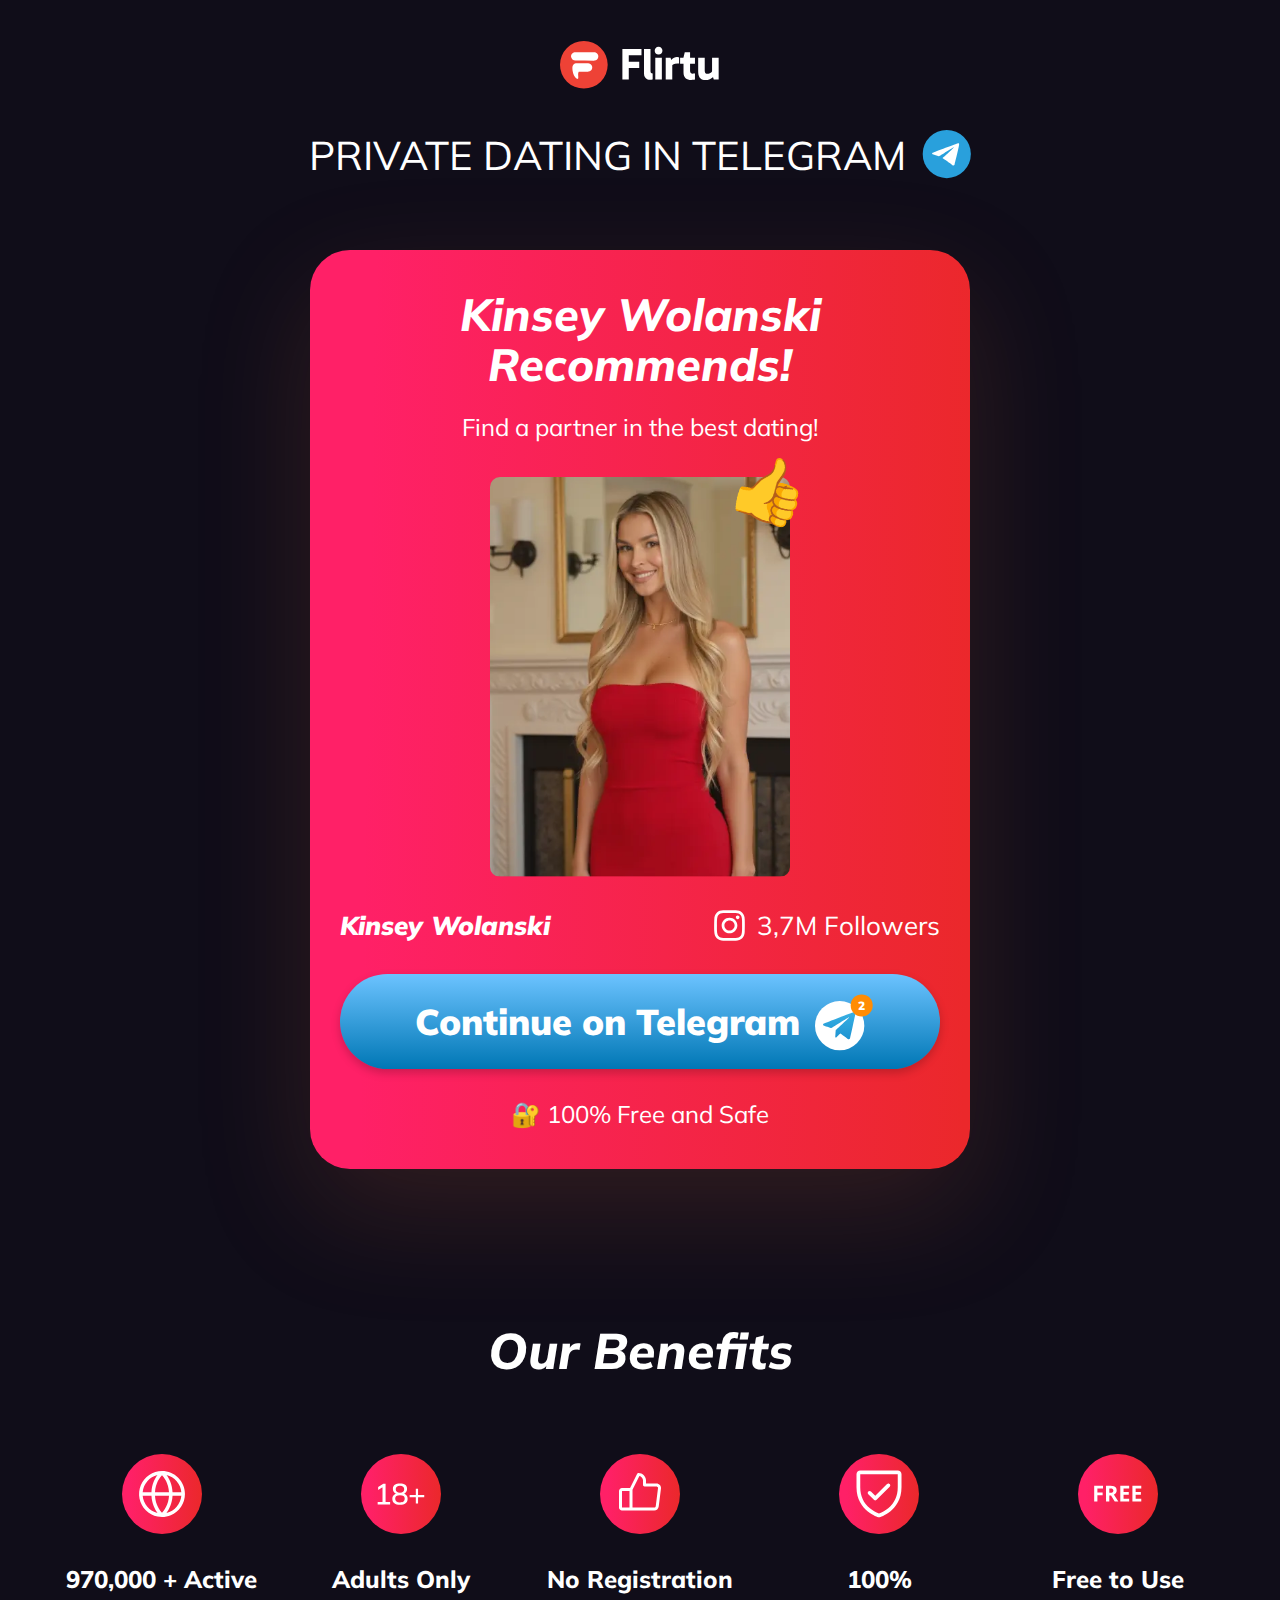
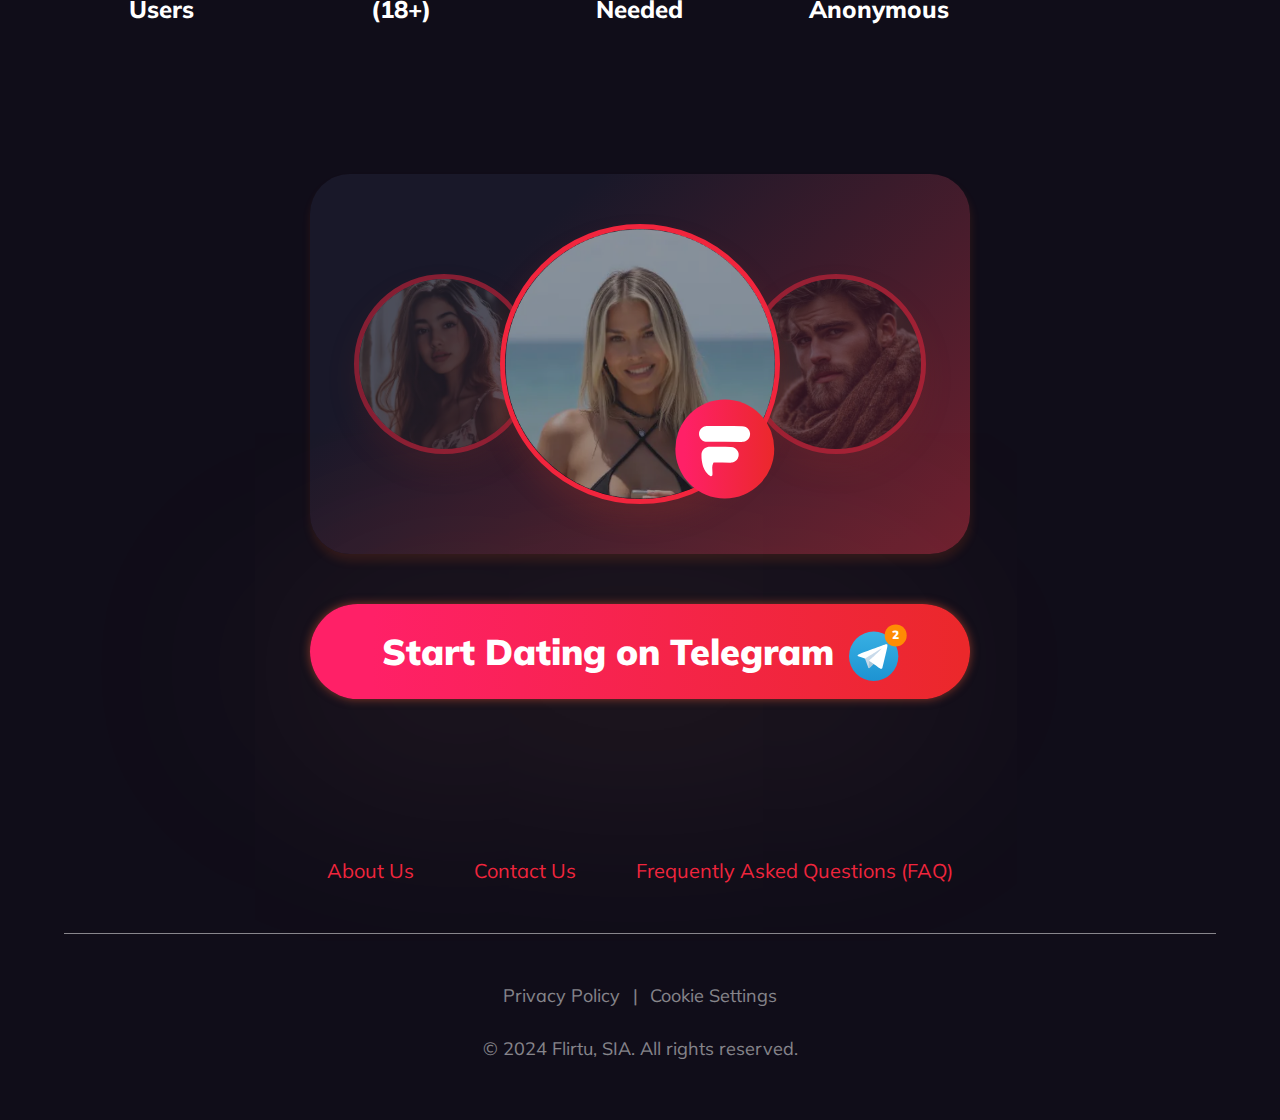
==== commit 09aa4a4b: "updates" ====
--- a/docs/index.html
+++ b/docs/index.html
@@ -38,7 +38,7 @@
 		<div class="main-screen__content">
 
 			<div class="main-screen__title">
-				Kinsey Wolanski recommends!
+				Kinsey Wolanski Recommends!
 			</div>
 
 			<div class="main-screen__sub-title">
--- a/docs/css/style.min.css
+++ b/docs/css/style.min.css
@@ -1 +1 @@
-body{font-size:4.8vw;background:#100d19;padding:0;margin:0;font-family:"Mulish",sans-serif;color:#fff;font-weight:400}.container{width:90vw;margin-left:auto;margin-right:auto}.section{padding-top:8.533vw;padding-bottom:8.533vw}.h2{font-size:10.667vw;font-weight:800;font-style:italic}p{margin-top:0;margin-bottom:15px}.button{background:#fff;display:-webkit-box;display:-ms-flexbox;display:flex;-webkit-box-align:center;-ms-flex-align:center;align-items:center;-webkit-box-pack:center;-ms-flex-pack:center;justify-content:center;width:100%;height:13.673vw;margin-left:auto;margin-right:auto;border-radius:20vw;text-decoration:none;font-weight:900;font-size:4.8vw;background:-webkit-gradient(linear, left top, left bottom, from(#6CC3FF), to(#0077B5));background:-o-linear-gradient(top, #6CC3FF, #0077B5);background:linear-gradient(to bottom, #6CC3FF, #0077B5);-webkit-box-shadow:0 4px 10px rgba(0,0,0,.2);box-shadow:0 4px 10px rgba(0,0,0,.2);color:#fff}.button__icon{margin-left:2vw;position:relative;top:.7vw}.button__icon img{width:8.043vw;height:8.043vw}.button__icon-num{position:absolute;top:0;right:0;background:#ff8c04;color:#fff;font-size:2.493vw;width:4.021vw;height:4.021vw;border-radius:50%;display:-webkit-box;display:-ms-flexbox;display:flex;-webkit-box-pack:center;-ms-flex-pack:center;justify-content:center;-webkit-box-align:center;-ms-flex-align:center;align-items:center;-webkit-transform:translateX(35%) translateY(-30%);-ms-transform:translateX(35%) translateY(-30%);transform:translateX(35%) translateY(-30%)}.button--secondary{background:-o-linear-gradient(358.9deg, #FF2067 9.72%, #EB282B 99.05%);background:linear-gradient(91.1deg, #FF2067 9.72%, #EB282B 99.05%);-webkit-box-shadow:-2.667vw 1.333vw 27.467vw rgba(255,170,130,.18),0px 0px 10px rgba(223,83,51,.57);box-shadow:-2.667vw 1.333vw 27.467vw rgba(255,170,130,.18),0px 0px 10px rgba(223,83,51,.57)}.logo{display:-webkit-box;display:-ms-flexbox;display:flex;margin-left:auto;margin-right:auto;-webkit-box-pack:center;-ms-flex-pack:center;justify-content:center;padding-top:8vw;padding-bottom:8vw}.logo a{height:8vw;display:block}.logo img{width:100%;height:100%;display:block}.header__title{display:-webkit-box;display:-ms-flexbox;display:flex;-webkit-box-pack:center;-ms-flex-pack:center;justify-content:center;-webkit-box-align:center;-ms-flex-align:center;align-items:center;font-size:4.533vw;text-transform:uppercase}.header__title img{width:5.907vw;height:5.907vw;display:block;margin-left:1.787vw}.main-screen__content{background:-o-linear-gradient(358.9deg, #FF2067 9.72%, #EB282B 99.05%);background:linear-gradient(91.1deg, #FF2067 9.72%, #EB282B 99.05%);-webkit-box-shadow:0px 3.2vw 9.067vw rgba(191,93,66,.19);box-shadow:0px 3.2vw 9.067vw rgba(191,93,66,.19);border-radius:5.867vw;margin-top:7.2vw;padding:7.2vw 4.5vw;text-align:center}.main-screen__title{font-size:8.533vw;font-weight:800;font-style:italic;line-height:1.1;margin-bottom:4.267vw}.photo-wrapper{width:100%;height:90vw;margin-left:auto;margin-right:auto;margin-top:4.8vw}.photo-wrapper img{width:100%;height:100%;-o-object-fit:cover;object-fit:cover;-o-object-position:center;object-position:center;border-radius:2.667vw}.main-screen__info{display:-webkit-box;display:-ms-flexbox;display:flex;-webkit-box-pack:justify;-ms-flex-pack:justify;justify-content:space-between;-webkit-box-align:center;-ms-flex-align:center;align-items:center;padding-top:4.267vw;padding-bottom:4.8vw}.followers{display:-webkit-box;display:-ms-flexbox;display:flex;-webkit-box-align:center;-ms-flex-align:center;align-items:center;font-size:4vw}.followers img{display:block;margin-right:4px;width:3.733vw}.influencer__name{font-size:4.8vw;font-weight:900;font-style:italic}.main-screen__footer{text-align:center;font-size:4.267vw;padding-top:5.6vw}.photo-wrapper{position:relative}.photo-wrapper .like{position:absolute;top:-8vw;right:-5vw;font-size:16.267vw;-webkit-transform:rotate(15deg);-ms-transform:rotate(15deg);transform:rotate(15deg)}.main-screen--2 .main-screen__wrapper{margin-top:-30vw}.main-screen--2 .main-screen__content{padding-top:0;margin-top:35vw;background:-o-linear-gradient(358.9deg, #FF2045 9.72%, #EB5228 99.05%);background:linear-gradient(91.1deg, #FF2045 9.72%, #EB5228 99.05%);-webkit-box-shadow:0px 12px 34.2px rgba(191,93,66,.19);box-shadow:0px 12px 34.2px rgba(191,93,66,.19)}.main-screen--2 .main-screen__info{-webkit-box-orient:vertical;-webkit-box-direction:normal;-ms-flex-direction:column;flex-direction:column}.main-screen--2 .influencer__name{font-size:5.128vw}.main-screen--2 .followers{font-size:4.635vw;margin-top:1.333vw}.main-screen--2 .followers img{width:4.944vw}.main-screen--2 .main-screen__info{padding-top:0}.main-screen--2 .main-screen__sub-title{margin-bottom:5.333vw}.main-screen--2 .photo-wrapper{margin-top:-3vw}.photo-wrapper--2{width:60.8vw;height:60.8vw;padding:1.707vw;background:-webkit-gradient(linear, left top, right top, from(#FF2045), to(#EB5228));background:-o-linear-gradient(left, #FF2045, #EB5228);background:linear-gradient(90deg, #FF2045, #EB5228);border-radius:50%;-webkit-transform:translateY(-50%);-ms-transform:translateY(-50%);transform:translateY(-50%)}.photo-wrapper--2 img{border-radius:50%}.main-scree--2 .main-screen__content{padding-top:0}.main-screen__header{width:73.867vw;height:31.467vw;margin-left:auto;margin-right:auto;margin-top:8.533vw;position:relative}.emojy{font-size:23.2vw;-webkit-transform:rotate(18deg) translateX(-50%);-ms-transform:rotate(18deg) translateX(-50%);transform:rotate(18deg) translateX(-50%);position:absolute;top:0;left:50%}.main-screen__bable{font-size:4.68vw;position:absolute;width:41.333vw;height:12vw;z-index:11;text-align:center;padding-top:1.2vw}.main-screen__bable--1{left:0;top:5vw;background:url("../img/bable.svg");background-size:100%;background-position:top center;background-repeat:no-repeat;-webkit-transform:rotate(-10deg);-ms-transform:rotate(-10deg);transform:rotate(-10deg)}.main-screen__bable--2{width:44.267vw;top:17.8vw;right:0;background:url("../img/bable2.svg");background-size:100%;background-position:top center;background-repeat:no-repeat;-webkit-transform:rotate(7deg);-ms-transform:rotate(7deg);transform:rotate(7deg)}.benefits{text-align:center;padding-bottom:16vw}.benefits__icon-wrapper{width:16vw;height:16vw;border-radius:50%;background:-o-linear-gradient(358.9deg, #FF2067 9.72%, #EB282B 99.05%);background:linear-gradient(91.1deg, #FF2067 9.72%, #EB282B 99.05%);display:-webkit-box;display:-ms-flexbox;display:flex;-webkit-box-pack:center;-ms-flex-pack:center;justify-content:center;-webkit-box-align:center;-ms-flex-align:center;align-items:center;margin-left:auto;margin-right:auto;margin-bottom:4.267vw}.benefits__icon-wrapper img{width:60%;max-width:60%;max-height:60%}.benefits__item{margin-top:8vw}.benefits__title{font-size:5.867vw;font-weight:800}.cta{padding-bottom:8.533vw}.cta__item{background:-o-linear-gradient(312.45deg, #191829 27.03%, #892230 121.72%);background:linear-gradient(137.55deg, #191829 27.03%, #892230 121.72%);-webkit-box-shadow:1px 7px 9.5px rgba(248,95,21,.13);box-shadow:1px 7px 9.5px rgba(248,95,21,.13);border-radius:5.333vw;padding:8vw 4.8vw}.cta__photo-wrapper{width:23.2vw;height:23.2vw;min-width:23.2vw;background:#100d19;border-radius:50%;display:-webkit-box;display:-ms-flexbox;display:flex;-webkit-box-pack:center;-ms-flex-pack:center;justify-content:center;-webkit-box-align:center;-ms-flex-align:center;align-items:center;border:.584vw solid #f1253d;opacity:.5;position:relative;-webkit-box-shadow:0px 15.0056px 25.5729px rgba(171,58,39,.21);box-shadow:0px 15.0056px 25.5729px rgba(171,58,39,.21)}.cta__photo-wrapper .cta__photo{width:100%;height:100%}.cta__photo-wrapper--center{width:42.4vw;height:42.4vw;min-width:42.4vw;position:relative;z-index:99;opacity:1}.cta__photo-wrapper:first-child{position:relative;left:2.667vw}.cta__photo-wrapper:last-child{position:relative;right:2.667vw}.cta__item{display:-webkit-box;display:-ms-flexbox;display:flex;-webkit-box-align:center;-ms-flex-align:center;align-items:center;-webkit-box-pack:center;-ms-flex-pack:center;justify-content:center;display:flex;justify-content:center;align-items:center;margin-bottom:6.4vw}.logo-label{width:16.533vw;height:16.533vw;position:absolute;bottom:0;right:0}.footer{padding-top:17.067vw}.footer__link{display:block;color:#f1253d;text-decoration:none;text-align:center;padding-bottom:4.267vw}.footer__bottom{display:-webkit-box;display:-ms-flexbox;display:flex;-webkit-box-align:center;-ms-flex-align:center;align-items:center;-webkit-box-pack:center;-ms-flex-pack:center;justify-content:center;border-top:1px solid rgba(255,255,255,.5);padding-top:7.2vw;margin-top:7.2vw;font-size:4.267vw}.footer__bottom span{padding-left:1vw;padding-right:1vw;display:block;color:rgba(255,255,255,.5)}.footer__bottom-link{color:rgba(255,255,255,.5);text-decoration:none}.footer__bottom-link:hover{color:#fff}.footer__link:last-child{padding-bottom:0}.footer__copy{text-align:center;font-size:4.267vw;color:rgba(255,255,255,.5);padding-top:4.267vw;padding-bottom:20vw}.fixed-button-wrapper{position:fixed;bottom:0;left:0;width:100%;padding-bottom:2vw;z-index:999}.fixed-button-wrapper .button{width:100%}.text-section{padding-top:16vw;text-align:center}.p3{font-size:5.867vw;font-weight:800;margin-bottom:6.4vw}.cta__photos-wrapper{width:77.067vw;height:74.133vw;position:relative}.cta__photo{border-radius:2.933vw;position:absolute;opacity:.6;width:31.733vw;height:28.533vw;-o-object-fit:cover;object-fit:cover;-o-object-position:center;object-position:center}.cta__photo--1{width:44.8vw;height:40vw;-o-object-fit:cover;object-fit:cover;-o-object-position:center;object-position:center;top:50%;left:50%;-webkit-transform:translateX(-50%) translateY(-50%);-ms-transform:translateX(-50%) translateY(-50%);transform:translateX(-50%) translateY(-50%);z-index:11;opacity:1}.cta__photo--2{top:0;left:11.467vw}.cta__photo--3{top:11.2vw;right:4vw}.cta__photo--4{left:0;top:22.667vw}.cta__photo--5{left:17.333vw;bottom:0}.cta__photo--6{right:0;bottom:6.933vw}.cta__text-bable{width:32.533vw;height:14vw;background:url("../img/bable3.svg");background-size:100%;background-repeat:no-repeat;text-align:center;position:absolute;z-index:999;font-size:5.333vw;padding-top:1.8vw;left:26.667vw;-webkit-transform:rotate(7deg);-ms-transform:rotate(7deg);transform:rotate(7deg);top:4vw}.get-vip .header{background:-o-linear-gradient(358.9deg, #FF2067 9.72%, #EB282B 99.05%);background:linear-gradient(91.1deg, #FF2067 9.72%, #EB282B 99.05%);padding-top:20px;padding-bottom:29px;margin-bottom:29px;text-align:center}.get-vip .header img{display:block;margin-left:auto;margin-right:auto}.get-vip .logo{display:block;margin-left:auto;margin-right:auto;text-decoration:none;width:100%;font-style:italic;padding-top:0}.get-vip .logo img{width:36px}.get-vip .logo a{text-decoration:none}.get-vip h1{font-size:26px;color:#fff;text-decoration:none;margin-top:0;margin-bottom:0}.premium-wrapper h2{text-align:center;margin-top:0;margin-bottom:0;font-size:30px;font-weight:800;font-style:italic;line-height:1;margin-bottom:20px}.sub-title{text-align:center;font-size:18px;font-weight:600;margin-bottom:30px}.list-title{font-size:18px;font-weight:800;margin-bottom:16px}.premium__list{margin-left:0;padding-left:0;list-style:none;padding-bottom:14px}.premium__list li{font-size:18px;font-weight:600;padding-left:25px;padding-top:8px;padding-bottom:8px;position:relative}.premium__list li:before{content:"";position:absolute;top:12px;left:0;width:16px;height:16px;background-color:#f1253d;background-image:url("../img/tick.svg");background-repeat:no-repeat;background-position:center;border-radius:50%}.next-button-wrapper{position:fixed;bottom:32px;left:0;width:100%;z-index:99}.next-button-wrapper .button{width:91.467vw;border-radius:12px;background:-o-linear-gradient(358.9deg, #FF2045 9.72%, #EB5228 99.05%);background:linear-gradient(91.1deg, #FF2045 9.72%, #EB5228 99.05%);color:#fff;font-size:18px;height:46px}.next-button-wrapper .button a{color:#fff;text-decoration:none}.title-text{font-size:30px;line-height:1;font-weight:800;font-style:italic;margin-bottom:20px;display:block}.users-section{padding-bottom:100px}.users-wrapper{width:100%;background:-o-linear-gradient(312.45deg, #191829 27.03%, #892230 121.72%);background:linear-gradient(137.55deg, #191829 27.03%, #892230 121.72%);-webkit-box-shadow:1px 7px 9.5px rgba(248,95,21,.13);box-shadow:1px 7px 9.5px rgba(248,95,21,.13);border-radius:10px;padding:20px 14px;-webkit-box-sizing:border-box;box-sizing:border-box}.users__title{font-size:18px;font-weight:800;margin-bottom:13px}.users__list-wrapper{display:-webkit-box;display:-ms-flexbox;display:flex;-webkit-box-align:center;-ms-flex-align:center;align-items:center}.users__num{font-size:14px;margin-left:5px}.user-photo{width:60px;height:60px;border-radius:50%}.user-photo img{width:100%}.user-photo:first-child{margin-left:0;z-index:6}.user-photo:nth-child(2){z-index:5}.user-photo:nth-child(3){z-index:4}.user-photo:nth-child(4){z-index:3}.user-photo:nth-child(5){z-index:2}.user-photo{position:relative;margin-left:-30px;padding:3px;background:-o-linear-gradient(358.9deg, #FF2067 9.72%, #EB282B 99.05%);background:linear-gradient(91.1deg, #FF2067 9.72%, #EB282B 99.05%)}.users__list{display:-webkit-box;display:-ms-flexbox;display:flex;-webkit-box-align:center;-ms-flex-align:center;align-items:center}.users-container{padding:1px;background:-o-linear-gradient(312.45deg, #191829 27.03%, #892230 121.72%);background:linear-gradient(137.55deg, #191829 27.03%, #892230 121.72%);border-radius:10px}.content__header-text{text-align:center;margin-left:auto;margin-right:auto}.content__header-text span{background:-o-linear-gradient(358.9deg, #FF2045 9.72%, #EB5228 99.05%);background:linear-gradient(91.1deg, #FF2045 9.72%, #EB5228 99.05%);-webkit-background-clip:text;-webkit-text-fill-color:rgba(0,0,0,0);background-clip:text;text-fill-color:rgba(0,0,0,0);display:inline-block}.content__header:nth-child(2){display:-webkit-box;display:-ms-flexbox;display:flex;-webkit-box-pack:center;-ms-flex-pack:center;justify-content:center}.content__header:nth-child(2) .content__header-text{background:#fff;font-size:18px;font-weight:900;padding:7px 16px;border-radius:30px;margin-bottom:30px}.get-vip .item{background:#fff;border-radius:10px;padding:13px 16px;color:#0e0b07;position:relative;font-size:18px;font-weight:600;margin-bottom:28px}.get-vip .item .best-price{position:absolute;top:0;right:16px;background:#f16025;color:#fff;-webkit-transform:translateY(-50%);-ms-transform:translateY(-50%);transform:translateY(-50%);font-size:12px;font-weight:600;padding:5px 10px;padding-top:3px;padding-bottom:4px;border-radius:4px;line-height:1}.get-vip .item__footer{position:absolute;bottom:0;left:0;color:#fff;-webkit-transform:translateY(115%);-ms-transform:translateY(115%);transform:translateY(115%);font-size:12px}.get-vip .item__content-footer{display:-webkit-box;display:-ms-flexbox;display:flex;-webkit-box-pack:justify;-ms-flex-pack:justify;justify-content:space-between;margin-top:3px}.get-vip .items-list{margin-bottom:70px}.item__price{font-weight:700}.old-price{text-decoration:line-through}.get-vip .item.active{background:#f1253d;color:#fff}.get-vip .item.active .best-price{background:#fff;color:#f1253d}.cancle-link{text-align:center;margin-left:auto;margin-right:auto;display:block;margin-top:23px;color:rgba(254,250,245,.5);font-weight:900;text-decoration:none;font-size:18px}.payment-complete .premium__list{display:-webkit-box;display:-ms-flexbox;display:flex;-webkit-box-pack:justify;-ms-flex-pack:justify;justify-content:space-between;position:relative;padding-bottom:0}.payment-complete .premium__list li:before{display:none}.payment-complete .premium__list li{padding:0;background:#f16025;width:48%;text-align:center;-webkit-box-pack:center;-ms-flex-pack:center;justify-content:center;-webkit-box-align:center;-ms-flex-align:center;align-items:center;display:-webkit-box;display:-ms-flexbox;display:flex;height:143px;font-size:22px;font-weight:800;border-radius:8px}.plus{width:40px;height:40px;background:#fff;border-radius:50%;position:absolute;top:50%;left:50%;-webkit-transform:translateY(-50%) translateX(-50%);-ms-transform:translateY(-50%) translateX(-50%);transform:translateY(-50%) translateX(-50%);z-index:2;display:-webkit-box;display:-ms-flexbox;display:flex;-webkit-box-pack:center;-ms-flex-pack:center;justify-content:center;-webkit-box-align:center;-ms-flex-align:center;align-items:center}.plus img{width:16px}.discount{display:-webkit-box;display:-ms-flexbox;display:flex;-webkit-box-pack:justify;-ms-flex-pack:justify;justify-content:space-between;-webkit-box-align:center;-ms-flex-align:center;align-items:center;width:100%;font-size:17px}.discount__value{display:-webkit-box;display:-ms-flexbox;display:flex;-webkit-box-align:center;-ms-flex-align:center;align-items:center;-webkit-box-pack:end;-ms-flex-pack:end;justify-content:flex-end;width:100%}.discount__value{font-size:18px}.discount__value .through{color:#fff;opacity:.5;text-decoration:line-through;margin-right:14px}.title-m{text-align:center;font-size:18px;margin-bottom:23px}.payment-completed .title-m{margin-bottom:15px}.payment-completed .premium__list{display:-webkit-box;display:-ms-flexbox;display:flex;-webkit-box-pack:justify;-ms-flex-pack:justify;justify-content:space-between;position:relative;padding-bottom:0}.payment-completed .premium__list li:before{display:none}.payment-completed .premium__list li{background:#f1253d;width:48%;padding:0;height:143px;width:48%;border-radius:8px;display:-webkit-box;display:-ms-flexbox;display:flex;-webkit-box-pack:center;-ms-flex-pack:center;justify-content:center;-webkit-box-align:center;-ms-flex-align:center;align-items:center;text-align:center;font-size:22px;font-weight:700}.payment-completed .discount__value{color:#f1253d}.next-button-wrapper .button{text-transform:uppercase}.get-vip .header{padding-top:17px;padding-bottom:17px}.get-vip .header .logo{padding-bottom:0}.get-vip .header .logo a{display:-webkit-box;display:-ms-flexbox;display:flex;-webkit-box-pack:center;-ms-flex-pack:center;justify-content:center;-webkit-box-align:center;-ms-flex-align:center;align-items:center;-webkit-box-orient:horizontal;-webkit-box-direction:normal;-ms-flex-direction:row;flex-direction:row}.get-vip .header .logo a img{margin-left:0;margin-right:0;margin-right:5px}.premium-wrapper h2 span{font-size:24px}.items-list{margin-top:20px}@media only screen and (min-width: 992px){.logo{padding-top:40px;padding-bottom:40px}.logo a{height:50px}.header__title{font-size:40px}.header__title img{width:50px;height:50px;margin-left:15px}.main-screen__content{margin-top:70px}.fixed-button-wrapper{display:none}.main-screen__content{width:600px;margin-left:auto;margin-right:auto;padding:40px 30px;border-radius:40px}.main-screen__title{font-size:45px;margin-bottom:23px}.main-screen__sub-title{font-size:24px}.photo-wrapper{margin-top:35px;height:400px;width:300px}.photo-wrapper img{border-radius:10px}.influencer__name,.followers{font-size:26px}.followers img{width:35px;margin-right:10px}.button{font-size:36px;height:95px}.button__icon img{width:50px;height:50px}.button__icon{margin-left:15px}.button__icon-num{font-size:12px;width:22px;height:22px}.main-screen__info{padding-top:30px;padding-bottom:30px}.main-screen__footer{font-size:24px;padding-top:30px}.benefits{padding-top:150px;padding-bottom:150px}.h2{margin-top:0;font-size:50px}.benefits__title{font-size:24px}.benefits__icon-wrapper{width:80px;height:80px;margin-bottom:30px}.benefits__item{margin-top:30px;width:17%}.benefits__list{display:-webkit-box;display:-ms-flexbox;display:flex;-webkit-box-pack:justify;-ms-flex-pack:justify;justify-content:space-between}.container{width:1200px;max-width:90vw;margin-left:auto;margin-right:auto}.cta .container{width:660px;max-width:90vw}.cta__item{border-radius:40px}.cta__photo-wrapper{width:170px;height:170px;min-width:170px;border-width:5px}.cta__photo-wrapper--center{width:270px;height:270px;min-width:270px}.logo-label{width:100px;height:100px}.cta__item{padding:50px 30px;margin-bottom:50px}.footer__link{font-size:20px;padding-bottom:0;margin-left:30px;margin-right:30px}.footer__menu{display:-webkit-box;display:-ms-flexbox;display:flex;-webkit-box-pack:center;-ms-flex-pack:center;justify-content:center}.footer__bottom,.footer__copy{font-size:18px}.footer{padding-top:50px}.footer__bottom{margin-top:50px;padding-top:50px}.footer__copy{padding-top:30px;padding-bottom:60px}.photo-wrapper .like{font-size:64px;top:-30px;right:-20px}.emojy{font-size:100px}.main-screen__bable{font-size:24px}.main-screen__bable{width:220px;height:60px;padding-top:8px}.main-screen__header{width:430px}.main-screen__header{margin-top:40px}.main-screen__bable--1{top:20px}.main-screen__bable--2{top:72px}.main-screen__header{height:150px}.main-screen--2 .main-screen__content{margin-top:200px}.main-screen--2 .photo-wrapper{width:280px;height:280px;padding:10px}.main-screen--2 .photo-wrapper img{border-radius:50%}.main-screen--2 .main-screen__wrapper{margin-top:-150px}.main-screen--2 .influencer__name{font-size:50px}.main-screen--2 .followers{font-size:32px}.main-screen--2 .followers img{width:40px}.main-screen--2 .main-screen__sub-title{margin-bottom:30px}.text-section{padding-top:100px}.text-section .container{width:600px;margin-left:auto;margin-right:auto}.p3{font-size:36px;margin-bottom:35px}.cta__photo{width:120px;height:120px;border-radius:10px}.cta__photo--1{width:168px;height:168px}.cta__photos-wrapper{width:315px;height:315px}.cta__photo--2{top:0;left:40px}.cta__photo--3{top:38px;right:10px}.cta__photo--6{bottom:43px}.cta__photo--5{left:75px}.cta__photo--4{top:100px}.cta__text-bable{font-size:20px}.cta__text-bable{width:120px;padding-top:7px;height:50px;left:115px;top:24px}}+body{font-size:4.8vw;background:#100d19;padding:0;margin:0;font-family:"Mulish",sans-serif;color:#fff;font-weight:400}.container{width:90vw;margin-left:auto;margin-right:auto}.section{padding-top:8.533vw;padding-bottom:8.533vw}.h2{font-size:10.667vw;font-weight:800;font-style:italic}p{margin-top:0;margin-bottom:15px}.button{background:#fff;display:-webkit-box;display:-ms-flexbox;display:flex;-webkit-box-align:center;-ms-flex-align:center;align-items:center;-webkit-box-pack:center;-ms-flex-pack:center;justify-content:center;width:100%;height:13.673vw;margin-left:auto;margin-right:auto;border-radius:20vw;text-decoration:none;font-weight:900;font-size:4.8vw;background:-webkit-gradient(linear, left top, left bottom, from(#6CC3FF), to(#0077B5));background:-o-linear-gradient(top, #6CC3FF, #0077B5);background:linear-gradient(to bottom, #6CC3FF, #0077B5);-webkit-box-shadow:0 4px 10px rgba(0,0,0,.2);box-shadow:0 4px 10px rgba(0,0,0,.2);color:#fff}.button__icon{margin-left:2vw;position:relative;top:.7vw}.button__icon img{width:8.043vw;height:8.043vw}.button__icon-num{position:absolute;top:0;right:0;background:#ff8c04;color:#fff;font-size:2.493vw;width:4.021vw;height:4.021vw;border-radius:50%;display:-webkit-box;display:-ms-flexbox;display:flex;-webkit-box-pack:center;-ms-flex-pack:center;justify-content:center;-webkit-box-align:center;-ms-flex-align:center;align-items:center;-webkit-transform:translateX(35%) translateY(-30%);-ms-transform:translateX(35%) translateY(-30%);transform:translateX(35%) translateY(-30%)}.button--secondary{background:-o-linear-gradient(358.9deg, #FF2067 9.72%, #EB282B 99.05%);background:linear-gradient(91.1deg, #FF2067 9.72%, #EB282B 99.05%);-webkit-box-shadow:-2.667vw 1.333vw 27.467vw rgba(255,170,130,.18),0px 0px 10px rgba(223,83,51,.57);box-shadow:-2.667vw 1.333vw 27.467vw rgba(255,170,130,.18),0px 0px 10px rgba(223,83,51,.57)}.logo{display:-webkit-box;display:-ms-flexbox;display:flex;margin-left:auto;margin-right:auto;-webkit-box-pack:center;-ms-flex-pack:center;justify-content:center;padding-top:8vw;padding-bottom:8vw}.logo a{height:8vw;display:block}.logo img{width:100%;height:100%;display:block}.header__title{display:-webkit-box;display:-ms-flexbox;display:flex;-webkit-box-pack:center;-ms-flex-pack:center;justify-content:center;-webkit-box-align:center;-ms-flex-align:center;align-items:center;font-size:4.533vw;text-transform:uppercase}.header__title img{width:5.907vw;height:5.907vw;display:block;margin-left:1.787vw}.main-screen__content{background:-o-linear-gradient(358.9deg, #FF2067 9.72%, #EB282B 99.05%);background:linear-gradient(91.1deg, #FF2067 9.72%, #EB282B 99.05%);-webkit-box-shadow:0px 3.2vw 9.067vw rgba(191,93,66,.19);box-shadow:0px 3.2vw 9.067vw rgba(191,93,66,.19);border-radius:5.867vw;margin-top:7.2vw;padding:7.2vw 4.5vw;text-align:center}.main-screen__title{font-size:8.533vw;font-weight:800;font-style:italic;line-height:1.1;margin-bottom:4.267vw}.photo-wrapper{width:100%;height:90vw;margin-left:auto;margin-right:auto;margin-top:4.8vw}.photo-wrapper img{width:100%;height:100%;-o-object-fit:cover;object-fit:cover;-o-object-position:center;object-position:center;border-radius:2.667vw}.main-screen__info{display:-webkit-box;display:-ms-flexbox;display:flex;-webkit-box-pack:justify;-ms-flex-pack:justify;justify-content:space-between;-webkit-box-align:center;-ms-flex-align:center;align-items:center;padding-top:4.267vw;padding-bottom:4.8vw}.followers{display:-webkit-box;display:-ms-flexbox;display:flex;-webkit-box-align:center;-ms-flex-align:center;align-items:center;font-size:4vw}.followers img{display:block;margin-right:4px;width:3.733vw}.influencer__name{font-size:4.8vw;font-weight:900;font-style:italic}.main-screen__footer{text-align:center;font-size:4.267vw;padding-top:5.6vw}.photo-wrapper{position:relative}.photo-wrapper .like{position:absolute;top:-8vw;right:-5vw;font-size:16.267vw;-webkit-transform:rotate(15deg);-ms-transform:rotate(15deg);transform:rotate(15deg)}.main-screen--2 .main-screen__wrapper{margin-top:-30vw}.main-screen--2 .main-screen__content{padding-top:0;margin-top:35vw;background:-o-linear-gradient(358.9deg, #FF2045 9.72%, #EB5228 99.05%);background:linear-gradient(91.1deg, #FF2045 9.72%, #EB5228 99.05%);-webkit-box-shadow:0px 12px 34.2px rgba(191,93,66,.19);box-shadow:0px 12px 34.2px rgba(191,93,66,.19)}.main-screen--2 .main-screen__info{-webkit-box-orient:vertical;-webkit-box-direction:normal;-ms-flex-direction:column;flex-direction:column}.main-screen--2 .influencer__name{font-size:5.128vw}.main-screen--2 .followers{font-size:4.635vw;margin-top:1.333vw}.main-screen--2 .followers img{width:4.944vw}.main-screen--2 .main-screen__info{padding-top:0}.main-screen--2 .main-screen__sub-title{margin-bottom:5.333vw}.main-screen--2 .photo-wrapper{margin-top:-3vw}.photo-wrapper--2{width:60.8vw;height:60.8vw;padding:1.707vw;background:-webkit-gradient(linear, left top, right top, from(#FF2045), to(#EB5228));background:-o-linear-gradient(left, #FF2045, #EB5228);background:linear-gradient(90deg, #FF2045, #EB5228);border-radius:50%;-webkit-transform:translateY(-50%);-ms-transform:translateY(-50%);transform:translateY(-50%)}.photo-wrapper--2 img{border-radius:50%}.main-scree--2 .main-screen__content{padding-top:0}.main-screen__header{width:73.867vw;height:31.467vw;margin-left:auto;margin-right:auto;margin-top:8.533vw;position:relative}.emojy{font-size:23.2vw;-webkit-transform:rotate(18deg) translateX(-50%);-ms-transform:rotate(18deg) translateX(-50%);transform:rotate(18deg) translateX(-50%);position:absolute;top:0;left:50%}.main-screen__bable{font-size:4.68vw;position:absolute;width:41.333vw;height:12vw;z-index:11;text-align:center;padding-top:1.2vw}.main-screen__bable--1{left:0;top:5vw;background:url("../img/bable.svg");background-size:100%;background-position:top center;background-repeat:no-repeat;-webkit-transform:rotate(-10deg);-ms-transform:rotate(-10deg);transform:rotate(-10deg)}.main-screen__bable--2{width:44.267vw;top:17.8vw;right:0;background:url("../img/bable2.svg");background-size:100%;background-position:top center;background-repeat:no-repeat;-webkit-transform:rotate(7deg);-ms-transform:rotate(7deg);transform:rotate(7deg)}.benefits{text-align:center;padding-bottom:16vw}.benefits__icon-wrapper{width:16vw;height:16vw;border-radius:50%;background:-o-linear-gradient(358.9deg, #FF2067 9.72%, #EB282B 99.05%);background:linear-gradient(91.1deg, #FF2067 9.72%, #EB282B 99.05%);display:-webkit-box;display:-ms-flexbox;display:flex;-webkit-box-pack:center;-ms-flex-pack:center;justify-content:center;-webkit-box-align:center;-ms-flex-align:center;align-items:center;margin-left:auto;margin-right:auto;margin-bottom:4.267vw}.benefits__icon-wrapper img{width:60%;max-width:60%;max-height:60%}.benefits__item{margin-top:8vw}.benefits__title{font-size:5.867vw;font-weight:800}.cta{padding-bottom:8.533vw}.cta__item{background:-o-linear-gradient(312.45deg, #191829 27.03%, #892230 121.72%);background:linear-gradient(137.55deg, #191829 27.03%, #892230 121.72%);-webkit-box-shadow:1px 7px 9.5px rgba(248,95,21,.13);box-shadow:1px 7px 9.5px rgba(248,95,21,.13);border-radius:5.333vw;padding:8vw 4.8vw}.cta__photo-wrapper{width:23.2vw;height:23.2vw;min-width:23.2vw;background:#100d19;border-radius:50%;display:-webkit-box;display:-ms-flexbox;display:flex;-webkit-box-pack:center;-ms-flex-pack:center;justify-content:center;-webkit-box-align:center;-ms-flex-align:center;align-items:center;border:.584vw solid #f1253d;opacity:.5;position:relative;-webkit-box-shadow:0px 15.0056px 25.5729px rgba(171,58,39,.21);box-shadow:0px 15.0056px 25.5729px rgba(171,58,39,.21)}.cta__photo-wrapper .cta__photo{width:100%;height:100%}.cta__photo-wrapper--center{width:42.4vw;height:42.4vw;min-width:42.4vw;position:relative;z-index:99;opacity:1}.cta__photo-wrapper:first-child{position:relative;left:2.667vw}.cta__photo-wrapper:last-child{position:relative;right:2.667vw}.cta__item{display:-webkit-box;display:-ms-flexbox;display:flex;-webkit-box-align:center;-ms-flex-align:center;align-items:center;-webkit-box-pack:center;-ms-flex-pack:center;justify-content:center;display:flex;justify-content:center;align-items:center;margin-bottom:6.4vw}.logo-label{width:16.533vw;height:16.533vw;position:absolute;bottom:0;right:0}.footer{padding-top:17.067vw}.footer__link{display:block;color:#f1253d;text-decoration:none;text-align:center;padding-bottom:4.267vw}.footer__bottom{display:-webkit-box;display:-ms-flexbox;display:flex;-webkit-box-align:center;-ms-flex-align:center;align-items:center;-webkit-box-pack:center;-ms-flex-pack:center;justify-content:center;border-top:1px solid rgba(255,255,255,.5);padding-top:7.2vw;margin-top:7.2vw;font-size:4.267vw}.footer__bottom span{padding-left:1vw;padding-right:1vw;display:block;color:rgba(255,255,255,.5)}.footer__bottom-link{color:rgba(255,255,255,.5);text-decoration:none}.footer__bottom-link:hover{color:#fff}.footer__link:last-child{padding-bottom:0}.footer__copy{text-align:center;font-size:4.267vw;color:rgba(255,255,255,.5);padding-top:4.267vw;padding-bottom:20vw}.fixed-button-wrapper{position:fixed;bottom:0;left:0;width:100%;padding-bottom:2vw;z-index:999}.fixed-button-wrapper .button{width:100%}.text-section{padding-top:16vw;text-align:center}.p3{font-size:5.867vw;font-weight:800;margin-bottom:6.4vw}.cta__photos-wrapper{width:77.067vw;height:74.133vw;position:relative}.cta__photo{border-radius:2.933vw;position:absolute;opacity:.6;width:31.733vw;height:28.533vw;-o-object-fit:cover;object-fit:cover;-o-object-position:center;object-position:center}.cta__photo--1{width:44.8vw;height:40vw;-o-object-fit:cover;object-fit:cover;-o-object-position:center;object-position:center;top:50%;left:50%;-webkit-transform:translateX(-50%) translateY(-50%);-ms-transform:translateX(-50%) translateY(-50%);transform:translateX(-50%) translateY(-50%);z-index:11;opacity:1}.cta__photo--2{top:0;left:11.467vw}.cta__photo--3{top:11.2vw;right:4vw}.cta__photo--4{left:0;top:22.667vw}.cta__photo--5{left:17.333vw;bottom:0}.cta__photo--6{right:0;bottom:6.933vw}.cta__text-bable{width:32.533vw;height:14vw;background:url("../img/bable3.svg");background-size:100%;background-repeat:no-repeat;text-align:center;position:absolute;z-index:999;font-size:5.333vw;padding-top:1.8vw;left:26.667vw;-webkit-transform:rotate(7deg);-ms-transform:rotate(7deg);transform:rotate(7deg);top:4vw}.get-vip .header{background:-o-linear-gradient(358.9deg, #FF2067 9.72%, #EB282B 99.05%);background:linear-gradient(91.1deg, #FF2067 9.72%, #EB282B 99.05%);padding-top:20px;padding-bottom:29px;margin-bottom:29px;text-align:center}.get-vip .header img{display:block;margin-left:auto;margin-right:auto}.get-vip .logo{display:block;margin-left:auto;margin-right:auto;text-decoration:none;width:100%;font-style:italic;padding-top:0}.get-vip .logo img{width:36px}.get-vip .logo a{text-decoration:none}.get-vip h1{font-size:26px;color:#fff;text-decoration:none;margin-top:0;margin-bottom:0}.premium-wrapper h2{text-align:center;margin-top:0;margin-bottom:0;font-size:30px;font-weight:800;font-style:italic;line-height:1;padding-bottom:20px;display:block;margin-left:auto;margin-right:auto}.sub-title{text-align:center;font-size:18px;font-weight:600;margin-bottom:30px}.list-title{font-size:18px;font-weight:800;margin-bottom:16px}.premium__list{margin-left:0;padding-left:0;list-style:none;padding-bottom:14px}.premium__list li{font-size:18px;font-weight:600;padding-left:25px;padding-top:8px;padding-bottom:8px;position:relative}.premium__list li:before{content:"";position:absolute;top:12px;left:0;width:16px;height:16px;background-color:#f1253d;background-image:url("../img/tick.svg");background-repeat:no-repeat;background-position:center;border-radius:50%}.next-button-wrapper{position:fixed;bottom:32px;left:0;width:100%;z-index:99}.next-button-wrapper .button{width:91.467vw;border-radius:12px;background:-o-linear-gradient(358.9deg, #FF2045 9.72%, #EB5228 99.05%);background:linear-gradient(91.1deg, #FF2045 9.72%, #EB5228 99.05%);color:#fff;font-size:18px;height:46px}.next-button-wrapper .button a{color:#fff;text-decoration:none}.title-text{font-size:29px;line-height:1;font-weight:800;font-style:italic;margin-bottom:20px;display:block}.users-section{padding-bottom:100px}.users-wrapper{width:100%;background:-o-linear-gradient(312.45deg, #191829 27.03%, #892230 121.72%);background:linear-gradient(137.55deg, #191829 27.03%, #892230 121.72%);-webkit-box-shadow:1px 7px 9.5px rgba(248,95,21,.13);box-shadow:1px 7px 9.5px rgba(248,95,21,.13);border-radius:10px;padding:20px 14px;-webkit-box-sizing:border-box;box-sizing:border-box}.users__title{font-size:18px;font-weight:800;margin-bottom:13px}.users__list-wrapper{display:-webkit-box;display:-ms-flexbox;display:flex;-webkit-box-align:center;-ms-flex-align:center;align-items:center}.users__num{font-size:14px;margin-left:5px}.user-photo{width:60px;height:60px;border-radius:50%}.user-photo img{width:100%}.user-photo:first-child{margin-left:0;z-index:6}.user-photo:nth-child(2){z-index:5}.user-photo:nth-child(3){z-index:4}.user-photo:nth-child(4){z-index:3}.user-photo:nth-child(5){z-index:2}.user-photo{position:relative;margin-left:-30px;padding:3px;background:-o-linear-gradient(358.9deg, #FF2067 9.72%, #EB282B 99.05%);background:linear-gradient(91.1deg, #FF2067 9.72%, #EB282B 99.05%)}.users__list{display:-webkit-box;display:-ms-flexbox;display:flex;-webkit-box-align:center;-ms-flex-align:center;align-items:center}.users-container{padding:1px;background:-o-linear-gradient(312.45deg, #191829 27.03%, #892230 121.72%);background:linear-gradient(137.55deg, #191829 27.03%, #892230 121.72%);border-radius:10px}.content__header-text{text-align:center;margin-left:auto;margin-right:auto}.content__header-text span{background:-o-linear-gradient(358.9deg, #FF2045 9.72%, #EB5228 99.05%);background:linear-gradient(91.1deg, #FF2045 9.72%, #EB5228 99.05%);-webkit-background-clip:text;-webkit-text-fill-color:rgba(0,0,0,0);background-clip:text;text-fill-color:rgba(0,0,0,0);display:inline-block}.content__header-text--pink{background:-o-linear-gradient(358.9deg, #FF2045 9.72%, #EB5228 99.05%);background:linear-gradient(91.1deg, #FF2045 9.72%, #EB5228 99.05%);-webkit-background-clip:text;-webkit-text-fill-color:rgba(0,0,0,0);background-clip:text;text-fill-color:rgba(0,0,0,0);display:inline-block}.content__header:nth-child(2){display:-webkit-box;display:-ms-flexbox;display:flex;-webkit-box-pack:center;-ms-flex-pack:center;justify-content:center}.content__header:nth-child(2) .content__header-text{background:#fff;font-size:18px;font-weight:900;padding:7px 16px;border-radius:30px;margin-bottom:30px}.get-vip .item{background:#fff;border-radius:10px;padding:13px 16px;color:#0e0b07;position:relative;font-size:18px;font-weight:600;margin-bottom:28px}.get-vip .item .best-price{position:absolute;top:0;right:16px;background:#f16025;color:#fff;-webkit-transform:translateY(-50%);-ms-transform:translateY(-50%);transform:translateY(-50%);font-size:12px;font-weight:600;padding:5px 10px;padding-top:3px;padding-bottom:4px;border-radius:4px;line-height:1}.get-vip .item__footer{position:absolute;bottom:0;left:0;color:#fff;-webkit-transform:translateY(115%);-ms-transform:translateY(115%);transform:translateY(115%);font-size:12px}.get-vip .item__content-footer{display:-webkit-box;display:-ms-flexbox;display:flex;-webkit-box-pack:justify;-ms-flex-pack:justify;justify-content:space-between;margin-top:3px}.get-vip .items-list{margin-bottom:70px}.item__price{font-weight:700}.old-price{text-decoration:line-through}.get-vip .item.active{background:#f1253d;color:#fff}.get-vip .item.active .best-price{background:#fff;color:#f1253d}.cancle-link{text-align:center;margin-left:auto;margin-right:auto;display:block;margin-top:23px;color:rgba(254,250,245,.5);font-weight:900;text-decoration:none;font-size:18px}.payment-complete .premium__list{display:-webkit-box;display:-ms-flexbox;display:flex;-webkit-box-pack:justify;-ms-flex-pack:justify;justify-content:space-between;position:relative;padding-bottom:0}.payment-complete .premium__list li:before{display:none}.payment-complete .premium__list li{padding:0;background:#f16025;width:48%;text-align:center;-webkit-box-pack:center;-ms-flex-pack:center;justify-content:center;-webkit-box-align:center;-ms-flex-align:center;align-items:center;display:-webkit-box;display:-ms-flexbox;display:flex;height:143px;font-size:22px;font-weight:800;border-radius:8px}.plus{width:40px;height:40px;background:#fff;border-radius:50%;position:absolute;top:50%;left:50%;-webkit-transform:translateY(-50%) translateX(-50%);-ms-transform:translateY(-50%) translateX(-50%);transform:translateY(-50%) translateX(-50%);z-index:2;display:-webkit-box;display:-ms-flexbox;display:flex;-webkit-box-pack:center;-ms-flex-pack:center;justify-content:center;-webkit-box-align:center;-ms-flex-align:center;align-items:center}.plus img{width:16px}.discount{display:-webkit-box;display:-ms-flexbox;display:flex;-webkit-box-pack:start;-ms-flex-pack:start;justify-content:flex-start;-webkit-box-align:center;-ms-flex-align:center;align-items:center;width:100%;font-size:17px}.discount__value{display:-webkit-box;display:-ms-flexbox;display:flex;-webkit-box-align:center;-ms-flex-align:center;align-items:center;-webkit-box-pack:end;-ms-flex-pack:end;justify-content:flex-end;padding-left:10px}.discount__value{font-size:18px}.discount__value .through{color:#fff;opacity:.5;text-decoration:line-through;margin-right:14px}.title-m{text-align:center;font-size:18px;margin-bottom:23px}.payment-completed .title-m{margin-bottom:15px}.payment-completed .premium__list{display:-webkit-box;display:-ms-flexbox;display:flex;-webkit-box-pack:justify;-ms-flex-pack:justify;justify-content:space-between;position:relative;padding-bottom:0}.payment-completed .premium__list li:before{display:none}.payment-completed .premium__list li{background:#f1253d;width:48%;padding:0;height:143px;width:48%;border-radius:8px;display:-webkit-box;display:-ms-flexbox;display:flex;-webkit-box-pack:center;-ms-flex-pack:center;justify-content:center;-webkit-box-align:center;-ms-flex-align:center;align-items:center;text-align:center;font-size:22px;font-weight:700}.payment-completed .discount__value{color:#f1253d}.next-button-wrapper .button{text-transform:uppercase}.get-vip .header{padding-top:17px;padding-bottom:17px}.get-vip .header .logo{padding-bottom:0}.get-vip .header .logo a{display:-webkit-box;display:-ms-flexbox;display:flex;-webkit-box-pack:center;-ms-flex-pack:center;justify-content:center;-webkit-box-align:center;-ms-flex-align:center;align-items:center;-webkit-box-orient:horizontal;-webkit-box-direction:normal;-ms-flex-direction:row;flex-direction:row}.get-vip .header .logo a img{margin-left:0;margin-right:0;margin-right:5px}.premium-wrapper h2 span{font-size:24px}.items-list{margin-top:20px}.title-text--xs{font-size:24px}@media only screen and (min-width: 992px){.logo{padding-top:40px;padding-bottom:40px}.logo a{height:50px}.header__title{font-size:40px}.header__title img{width:50px;height:50px;margin-left:15px}.main-screen__content{margin-top:70px}.fixed-button-wrapper{display:none}.main-screen__content{width:600px;margin-left:auto;margin-right:auto;padding:40px 30px;border-radius:40px}.main-screen__title{font-size:45px;margin-bottom:23px}.main-screen__sub-title{font-size:24px}.photo-wrapper{margin-top:35px;height:400px;width:300px}.photo-wrapper img{border-radius:10px}.influencer__name,.followers{font-size:26px}.followers img{width:35px;margin-right:10px}.button{font-size:36px;height:95px}.button__icon img{width:50px;height:50px}.button__icon{margin-left:15px}.button__icon-num{font-size:12px;width:22px;height:22px}.main-screen__info{padding-top:30px;padding-bottom:30px}.main-screen__footer{font-size:24px;padding-top:30px}.benefits{padding-top:150px;padding-bottom:150px}.h2{margin-top:0;font-size:50px}.benefits__title{font-size:24px}.benefits__icon-wrapper{width:80px;height:80px;margin-bottom:30px}.benefits__item{margin-top:30px;width:17%}.benefits__list{display:-webkit-box;display:-ms-flexbox;display:flex;-webkit-box-pack:justify;-ms-flex-pack:justify;justify-content:space-between}.container{width:1200px;max-width:90vw;margin-left:auto;margin-right:auto}.cta .container{width:660px;max-width:90vw}.cta__item{border-radius:40px}.cta__photo-wrapper{width:170px;height:170px;min-width:170px;border-width:5px}.cta__photo-wrapper--center{width:270px;height:270px;min-width:270px}.logo-label{width:100px;height:100px}.cta__item{padding:50px 30px;margin-bottom:50px}.footer__link{font-size:20px;padding-bottom:0;margin-left:30px;margin-right:30px}.footer__menu{display:-webkit-box;display:-ms-flexbox;display:flex;-webkit-box-pack:center;-ms-flex-pack:center;justify-content:center}.footer__bottom,.footer__copy{font-size:18px}.footer{padding-top:50px}.footer__bottom{margin-top:50px;padding-top:50px}.footer__copy{padding-top:30px;padding-bottom:60px}.photo-wrapper .like{font-size:64px;top:-30px;right:-20px}.emojy{font-size:100px}.main-screen__bable{font-size:24px}.main-screen__bable{width:220px;height:60px;padding-top:8px}.main-screen__header{width:430px}.main-screen__header{margin-top:40px}.main-screen__bable--1{top:20px}.main-screen__bable--2{top:72px}.main-screen__header{height:150px}.main-screen--2 .main-screen__content{margin-top:200px}.main-screen--2 .photo-wrapper{width:280px;height:280px;padding:10px}.main-screen--2 .photo-wrapper img{border-radius:50%}.main-screen--2 .main-screen__wrapper{margin-top:-150px}.main-screen--2 .influencer__name{font-size:50px}.main-screen--2 .followers{font-size:32px}.main-screen--2 .followers img{width:40px}.main-screen--2 .main-screen__sub-title{margin-bottom:30px}.text-section{padding-top:100px}.text-section .container{width:600px;margin-left:auto;margin-right:auto}.p3{font-size:36px;margin-bottom:35px}.cta__photo{width:120px;height:120px;border-radius:10px}.cta__photo--1{width:168px;height:168px}.cta__photos-wrapper{width:315px;height:315px}.cta__photo--2{top:0;left:40px}.cta__photo--3{top:38px;right:10px}.cta__photo--6{bottom:43px}.cta__photo--5{left:75px}.cta__photo--4{top:100px}.cta__text-bable{font-size:20px}.cta__text-bable{width:120px;padding-top:7px;height:50px;left:115px;top:24px}}